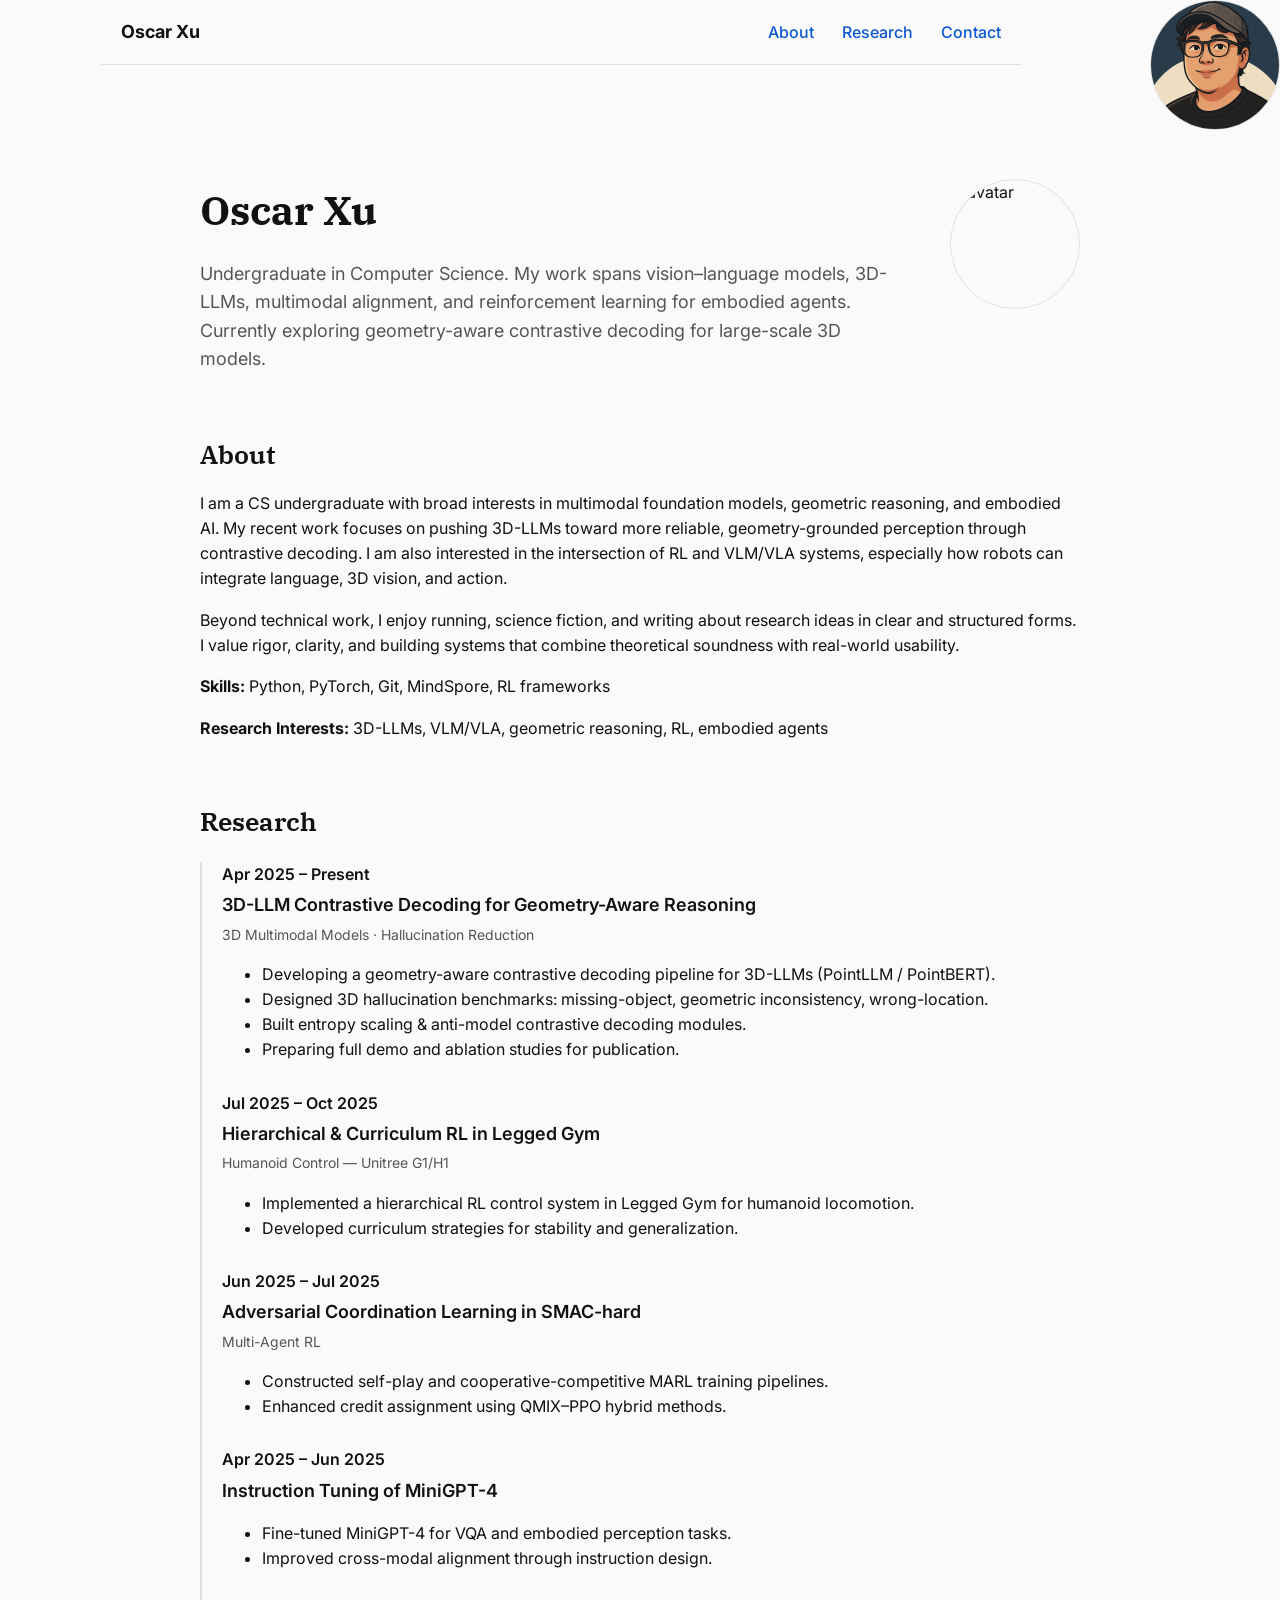
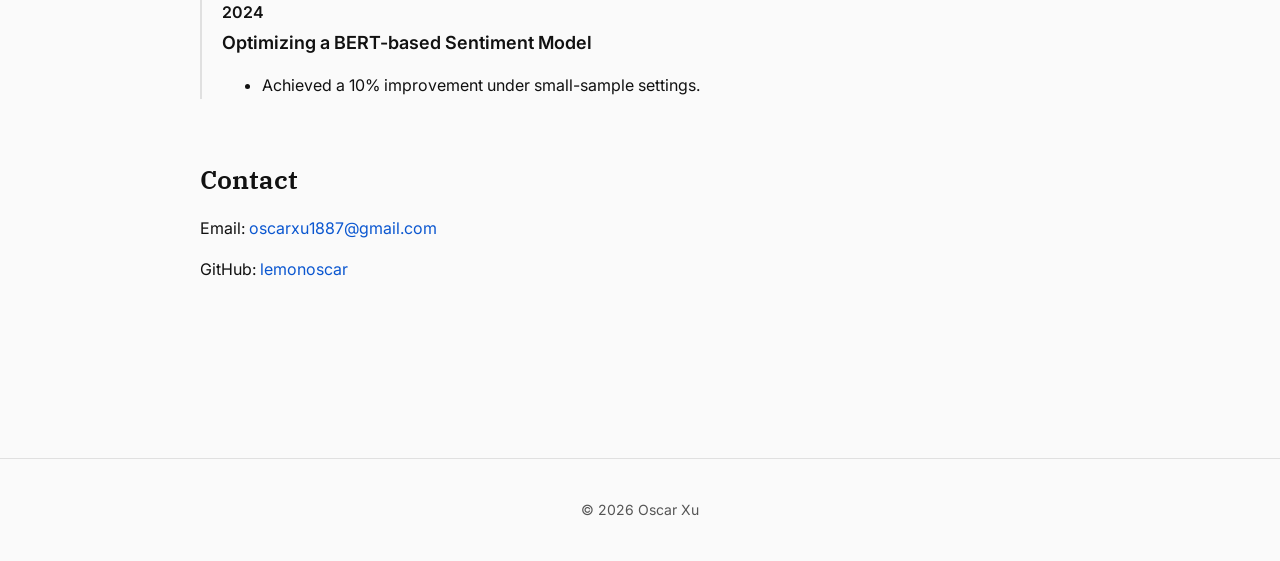
==== index.html @ 1ca31c80 "Update index.html" ====
<!DOCTYPE html>
<html lang="en" data-theme="light">
<head>
  <meta charset="UTF-8">
  <meta name="viewport" content="width=device-width, initial-scale=1.0">
  <title>Oscar Xu - Personal Website</title>
  <meta name="description" content="Oscar Xu — Undergraduate in CS focusing on LLMs, VLMs, 3D-LLM, and robot learning.">

  <!-- Favicon -->
  <img class="avatar" src="avater.png" alt="avatar">

  <!-- Fonts -->
  <link rel="preconnect" href="https://fonts.googleapis.com">
  <link rel="preconnect" href="https://fonts.gstatic.com" crossorigin>
  <link href="https://fonts.googleapis.com/css2?family=Inter:wght@300;400;500;600;700&family=IBM+Plex+Serif:wght@400;600&display=swap" rel="stylesheet">

  <style>
    :root {
      --bg: #fafafa;
      --text: #111;
      --text-dim: #555;
      --card: #ffffff;
      --border: #e0e0e0;
      --link: #0b57d0;
      --max-width: 880px;
    }
    @media (prefers-color-scheme: dark) {
      :root {
        --bg: #0d1117;
        --text: #e6edf3;
        --text-dim: #9aa4b3;
        --card: #161b22;
        --border: #30363d;
        --link: #6da5ff;
      }
    }

    body {
      margin: 0;
      background: var(--bg);
      color: var(--text);
      font-family: Inter, system-ui, sans-serif;
      line-height: 1.58;
    }

    a { color: var(--link); text-decoration: none; }
    a:hover { text-decoration: underline; }

    .container {
      max-width: var(--max-width);
      margin: 0 auto;
      padding: 40px 20px 80px;
    }

    header {
      border-bottom: 1px solid var(--border);
      padding: 18px 20px;
      margin-bottom: 40px;
      display: flex;
      align-items: center;
      justify-content: space-between;
      max-width: var(--max-width);
      margin-left: auto;
      margin-right: auto;
    }

    nav a {
      margin-left: 24px;
      font-weight: 500;
    }

    h1 {
      font-size: 40px;
      font-weight: 700;
      margin-bottom: 8px;
      font-family: "IBM Plex Serif", serif;
    }

    h2 {
      font-size: 26px;
      font-weight: 600;
      margin-top: 60px;
      margin-bottom: 12px;
      font-family: "IBM Plex Serif", serif;
    }

    p.lead {
      font-size: 18px;
      color: var(--text-dim);
      max-width: 700px;
    }

    .section { margin-top: 40px; }

    .timeline {
      border-left: 2px solid var(--border);
      padding-left: 20px;
      margin-top: 20px;
    }

    .t-item { margin-bottom: 28px; }
    .t-range { font-weight: 600; }
    .t-title { font-weight: 600; font-size: 18px; margin: 4px 0; }
    .t-sub { font-size: 14px; color: var(--text-dim); margin-bottom: 6px; }

    .avatar {
      width: 128px;
      height: 128px;
      border-radius: 50%;
      object-fit: cover;
      border: 1px solid var(--border);
      float: right;
      margin-left: 28px;
      margin-bottom: 10px;
    }

    footer {
      text-align: center;
      margin-top: 80px;
      padding: 40px 0;
      color: var(--text-dim);
      border-top: 1px solid var(--border);
      font-size: 14px;
    }
  </style>
</head>

<body>

<header>
  <div style="font-weight:700; font-size:18px;">Oscar Xu</div>
  <nav>
    <a href="#about">About</a>
    <a href="#research">Research</a>
    <a href="#contact">Contact</a>
  </nav>
</header>

<div class="container">

  <!-- Home -->
  <section id="home">
    <img class="avatar" src="https://raw.githubusercontent.com/lemonoscar/lemonoscar/main/avatar.png" alt="avatar">
    <h1>Oscar Xu</h1>

    <p class="lead">
      Undergraduate in Computer Science. My work spans vision–language models, 3D-LLMs, multimodal alignment, and reinforcement learning for embodied agents. Currently exploring geometry-aware contrastive decoding for large-scale 3D models.
    </p>
  </section>

  <!-- About -->
  <section id="about" class="section">
    <h2>About</h2>
    <p>
      I am a CS undergraduate with broad interests in multimodal foundation models, geometric reasoning, and embodied AI. 
      My recent work focuses on pushing 3D-LLMs toward more reliable, geometry-grounded perception through contrastive decoding. 
      I am also interested in the intersection of RL and VLM/VLA systems, especially how robots can integrate language, 3D vision, and action.
    </p>

    <p>
      Beyond technical work, I enjoy running, science fiction, and writing about research ideas in clear and structured forms. 
      I value rigor, clarity, and building systems that combine theoretical soundness with real-world usability.
    </p>

    <p><strong>Skills:</strong> Python, PyTorch, Git, MindSpore, RL frameworks</p>
    <p><strong>Research Interests:</strong> 3D-LLMs, VLM/VLA, geometric reasoning, RL, embodied agents</p>
  </section>

  <!-- Research -->
  <section id="research" class="section">
    <h2>Research</h2>

    <div class="timeline">

      <div class="t-item">
        <div class="t-range">Apr 2025 – Present</div>
        <div class="t-title">3D-LLM Contrastive Decoding for Geometry-Aware Reasoning</div>
        <div class="t-sub">3D Multimodal Models · Hallucination Reduction</div>
        <ul>
          <li>Developing a geometry-aware contrastive decoding pipeline for 3D-LLMs (PointLLM / PointBERT).</li>
          <li>Designed 3D hallucination benchmarks: missing-object, geometric inconsistency, wrong-location.</li>
          <li>Built entropy scaling & anti-model contrastive decoding modules.</li>
          <li>Preparing full demo and ablation studies for publication.</li>
        </ul>
      </div>

      <div class="t-item">
        <div class="t-range">Jul 2025 – Oct 2025</div>
        <div class="t-title">Hierarchical & Curriculum RL in Legged Gym</div>
        <div class="t-sub">Humanoid Control — Unitree G1/H1</div>
        <ul>
          <li>Implemented a hierarchical RL control system in Legged Gym for humanoid locomotion.</li>
          <li>Developed curriculum strategies for stability and generalization.</li>
        </ul>
      </div>

      <div class="t-item">
        <div class="t-range">Jun 2025 – Jul 2025</div>
        <div class="t-title">Adversarial Coordination Learning in SMAC-hard</div>
        <div class="t-sub">Multi-Agent RL</div>
        <ul>
          <li>Constructed self-play and cooperative-competitive MARL training pipelines.</li>
          <li>Enhanced credit assignment using QMIX–PPO hybrid methods.</li>
        </ul>
      </div>

      <div class="t-item">
        <div class="t-range">Apr 2025 – Jun 2025</div>
        <div class="t-title">Instruction Tuning of MiniGPT-4</div>
        <ul>
          <li>Fine-tuned MiniGPT-4 for VQA and embodied perception tasks.</li>
          <li>Improved cross-modal alignment through instruction design.</li>
        </ul>
      </div>

      <div class="t-item">
        <div class="t-range">2024</div>
        <div class="t-title">Optimizing a BERT-based Sentiment Model</div>
        <ul>
          <li>Achieved a 10% improvement under small-sample settings.</li>
        </ul>
      </div>

    </div>
  </section>

  <!-- Contact -->
  <section id="contact" class="section">
    <h2>Contact</h2>
    <p>Email: <a href="mailto:oscarxu1887@gmail.com">oscarxu1887@gmail.com</a></p>
    <p>GitHub: <a href="https://github.com/lemonoscar">lemonoscar</a></p>
  </section>
</div>

<footer>
  © <span id="year"></span> Oscar Xu
</footer>

<script>
  document.getElementById("year").textContent = new Date().getFullYear();
</script>

</body>
</html>
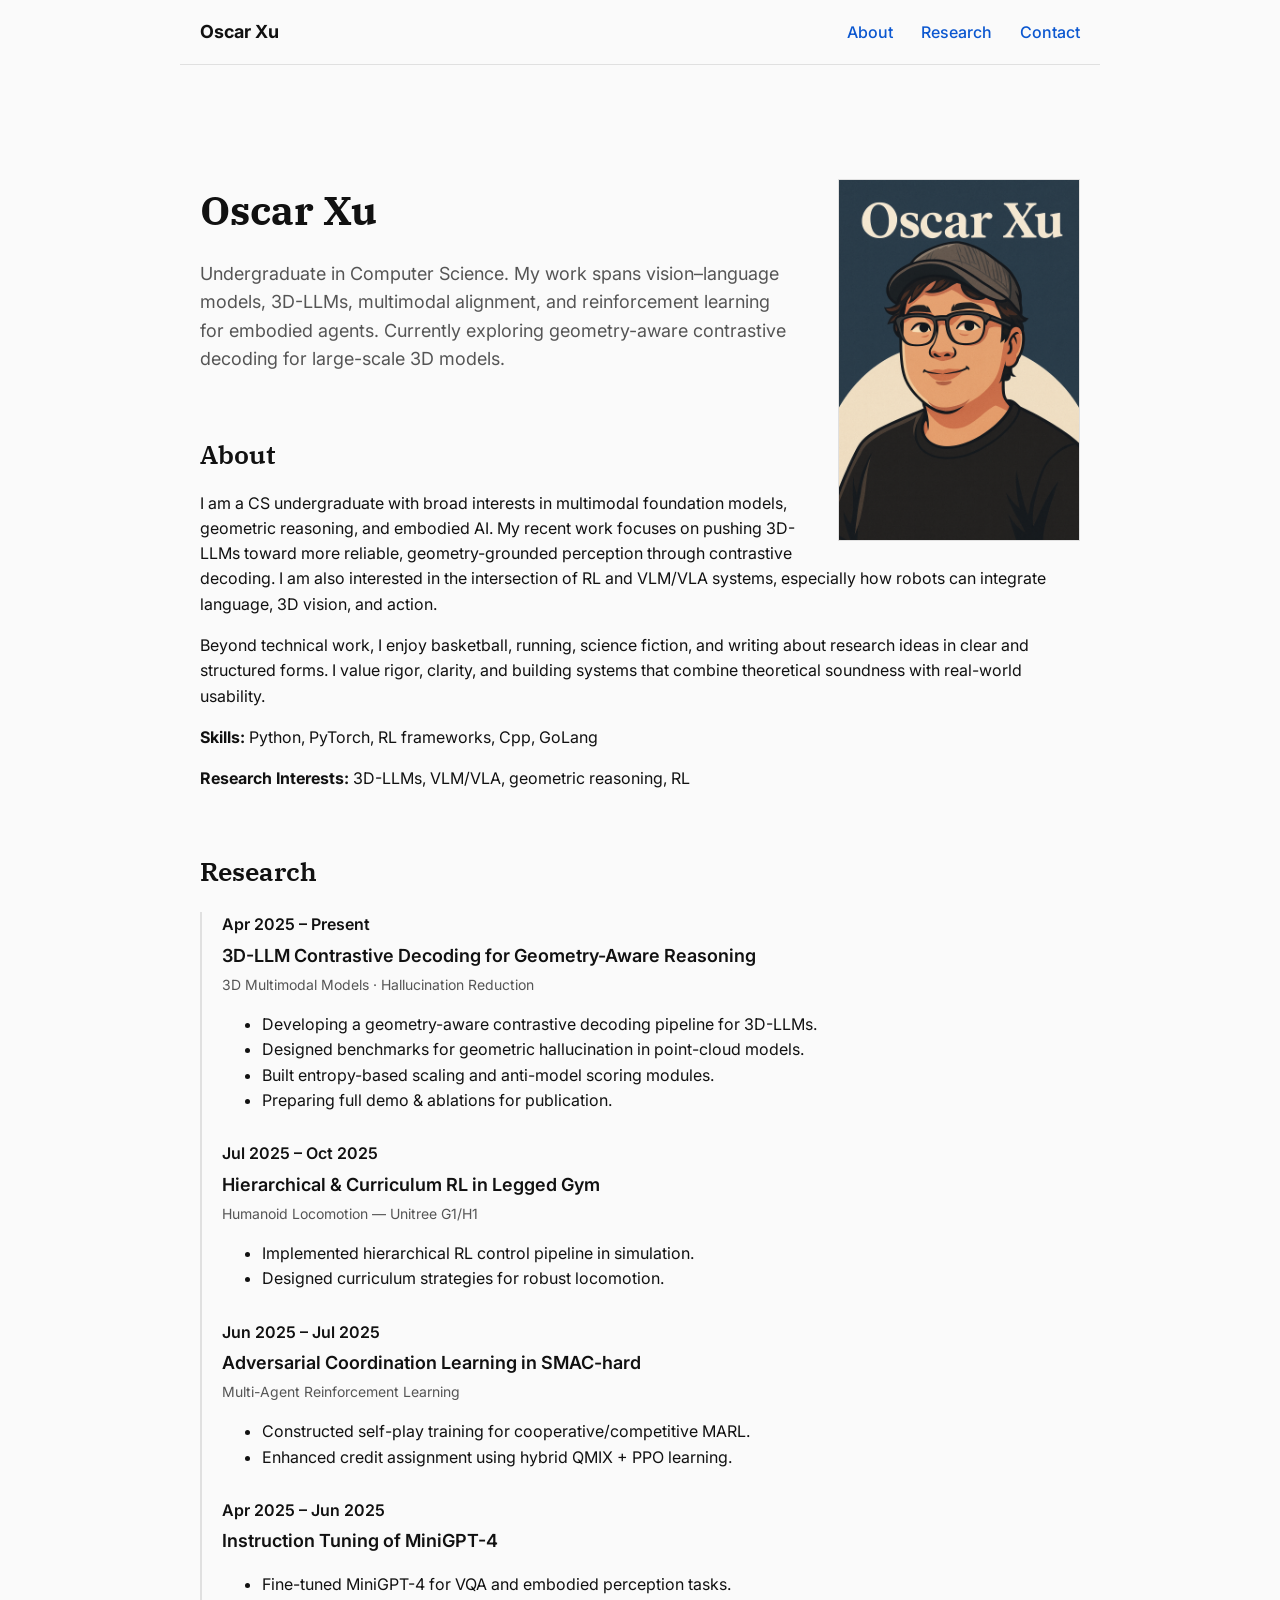
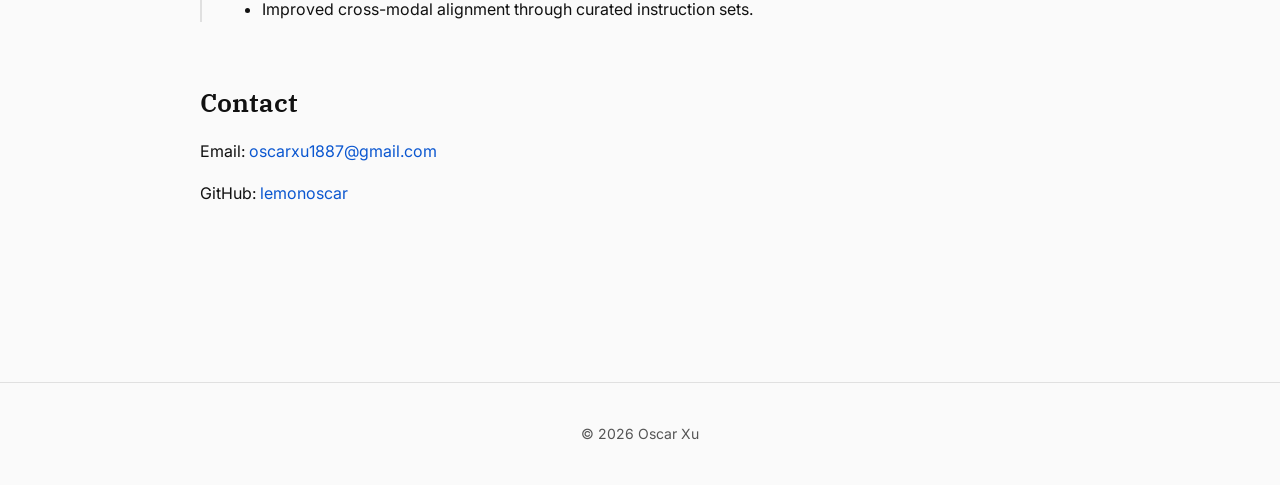
==== commit e32d441b: "Update index.html" ====
--- a/index.html
+++ b/index.html
@@ -6,9 +6,6 @@
   <title>Oscar Xu - Personal Website</title>
   <meta name="description" content="Oscar Xu — Undergraduate in CS focusing on LLMs, VLMs, 3D-LLM, and robot learning.">
 
-  <!-- Favicon -->
-  <img class="avatar" src="avater.png" alt="avatar">
-
   <!-- Fonts -->
   <link rel="preconnect" href="https://fonts.googleapis.com">
   <link rel="preconnect" href="https://fonts.gstatic.com" crossorigin>
@@ -19,17 +16,16 @@
       --bg: #fafafa;
       --text: #111;
       --text-dim: #555;
-      --card: #ffffff;
       --border: #e0e0e0;
       --link: #0b57d0;
       --max-width: 880px;
     }
+
     @media (prefers-color-scheme: dark) {
       :root {
         --bg: #0d1117;
         --text: #e6edf3;
         --text-dim: #9aa4b3;
-        --card: #161b22;
         --border: #30363d;
         --link: #6da5ff;
       }
@@ -87,10 +83,17 @@
     p.lead {
       font-size: 18px;
       color: var(--text-dim);
-      max-width: 700px;
-    }
-
-    .section { margin-top: 40px; }
+      max-width: 650px;
+    }
+
+    .avatar {
+      width: 240px;
+      height: auto;
+      float: right;
+      margin-left: 40px;
+      margin-bottom: 10px;
+      border: 1px solid var(--border);
+    }
 
     .timeline {
       border-left: 2px solid var(--border);
@@ -102,17 +105,6 @@
     .t-range { font-weight: 600; }
     .t-title { font-weight: 600; font-size: 18px; margin: 4px 0; }
     .t-sub { font-size: 14px; color: var(--text-dim); margin-bottom: 6px; }
-
-    .avatar {
-      width: 128px;
-      height: 128px;
-      border-radius: 50%;
-      object-fit: cover;
-      border: 1px solid var(--border);
-      float: right;
-      margin-left: 28px;
-      margin-bottom: 10px;
-    }
 
     footer {
       text-align: center;
@@ -140,11 +132,13 @@
 
   <!-- Home -->
   <section id="home">
-    <img class="avatar" src="https://raw.githubusercontent.com/lemonoscar/lemonoscar/main/avatar.png" alt="avatar">
+    <img class="avatar" src="avater.png" alt="avatar">
+
     <h1>Oscar Xu</h1>
-
     <p class="lead">
-      Undergraduate in Computer Science. My work spans vision–language models, 3D-LLMs, multimodal alignment, and reinforcement learning for embodied agents. Currently exploring geometry-aware contrastive decoding for large-scale 3D models.
+      Undergraduate in Computer Science. My work spans vision–language models,
+      3D-LLMs, multimodal alignment, and reinforcement learning for embodied agents.
+      Currently exploring geometry-aware contrastive decoding for large-scale 3D models.
     </p>
   </section>
 
@@ -158,12 +152,12 @@
     </p>
 
     <p>
-      Beyond technical work, I enjoy running, science fiction, and writing about research ideas in clear and structured forms. 
+      Beyond technical work, I enjoy basketball, running, science fiction, and writing about research ideas in clear and structured forms. 
       I value rigor, clarity, and building systems that combine theoretical soundness with real-world usability.
     </p>
 
-    <p><strong>Skills:</strong> Python, PyTorch, Git, MindSpore, RL frameworks</p>
-    <p><strong>Research Interests:</strong> 3D-LLMs, VLM/VLA, geometric reasoning, RL, embodied agents</p>
+    <p><strong>Skills:</strong> Python, PyTorch, RL frameworks, Cpp, GoLang</p>
+    <p><strong>Research Interests:</strong> 3D-LLMs, VLM/VLA, geometric reasoning, RL</p>
   </section>
 
   <!-- Research -->
@@ -177,30 +171,30 @@
         <div class="t-title">3D-LLM Contrastive Decoding for Geometry-Aware Reasoning</div>
         <div class="t-sub">3D Multimodal Models · Hallucination Reduction</div>
         <ul>
-          <li>Developing a geometry-aware contrastive decoding pipeline for 3D-LLMs (PointLLM / PointBERT).</li>
-          <li>Designed 3D hallucination benchmarks: missing-object, geometric inconsistency, wrong-location.</li>
-          <li>Built entropy scaling & anti-model contrastive decoding modules.</li>
-          <li>Preparing full demo and ablation studies for publication.</li>
+          <li>Developing a geometry-aware contrastive decoding pipeline for 3D-LLMs.</li>
+          <li>Designed benchmarks for geometric hallucination in point-cloud models.</li>
+          <li>Built entropy-based scaling and anti-model scoring modules.</li>
+          <li>Preparing full demo & ablations for publication.</li>
         </ul>
       </div>
 
       <div class="t-item">
         <div class="t-range">Jul 2025 – Oct 2025</div>
         <div class="t-title">Hierarchical & Curriculum RL in Legged Gym</div>
-        <div class="t-sub">Humanoid Control — Unitree G1/H1</div>
-        <ul>
-          <li>Implemented a hierarchical RL control system in Legged Gym for humanoid locomotion.</li>
-          <li>Developed curriculum strategies for stability and generalization.</li>
+        <div class="t-sub">Humanoid Locomotion — Unitree G1/H1</div>
+        <ul>
+          <li>Implemented hierarchical RL control pipeline in simulation.</li>
+          <li>Designed curriculum strategies for robust locomotion.</li>
         </ul>
       </div>
 
       <div class="t-item">
         <div class="t-range">Jun 2025 – Jul 2025</div>
         <div class="t-title">Adversarial Coordination Learning in SMAC-hard</div>
-        <div class="t-sub">Multi-Agent RL</div>
-        <ul>
-          <li>Constructed self-play and cooperative-competitive MARL training pipelines.</li>
-          <li>Enhanced credit assignment using QMIX–PPO hybrid methods.</li>
+        <div class="t-sub">Multi-Agent Reinforcement Learning</div>
+        <ul>
+          <li>Constructed self-play training for cooperative/competitive MARL.</li>
+          <li>Enhanced credit assignment using hybrid QMIX + PPO learning.</li>
         </ul>
       </div>
 
@@ -209,15 +203,7 @@
         <div class="t-title">Instruction Tuning of MiniGPT-4</div>
         <ul>
           <li>Fine-tuned MiniGPT-4 for VQA and embodied perception tasks.</li>
-          <li>Improved cross-modal alignment through instruction design.</li>
-        </ul>
-      </div>
-
-      <div class="t-item">
-        <div class="t-range">2024</div>
-        <div class="t-title">Optimizing a BERT-based Sentiment Model</div>
-        <ul>
-          <li>Achieved a 10% improvement under small-sample settings.</li>
+          <li>Improved cross-modal alignment through curated instruction sets.</li>
         </ul>
       </div>
 
@@ -230,6 +216,7 @@
     <p>Email: <a href="mailto:oscarxu1887@gmail.com">oscarxu1887@gmail.com</a></p>
     <p>GitHub: <a href="https://github.com/lemonoscar">lemonoscar</a></p>
   </section>
+
 </div>
 
 <footer>
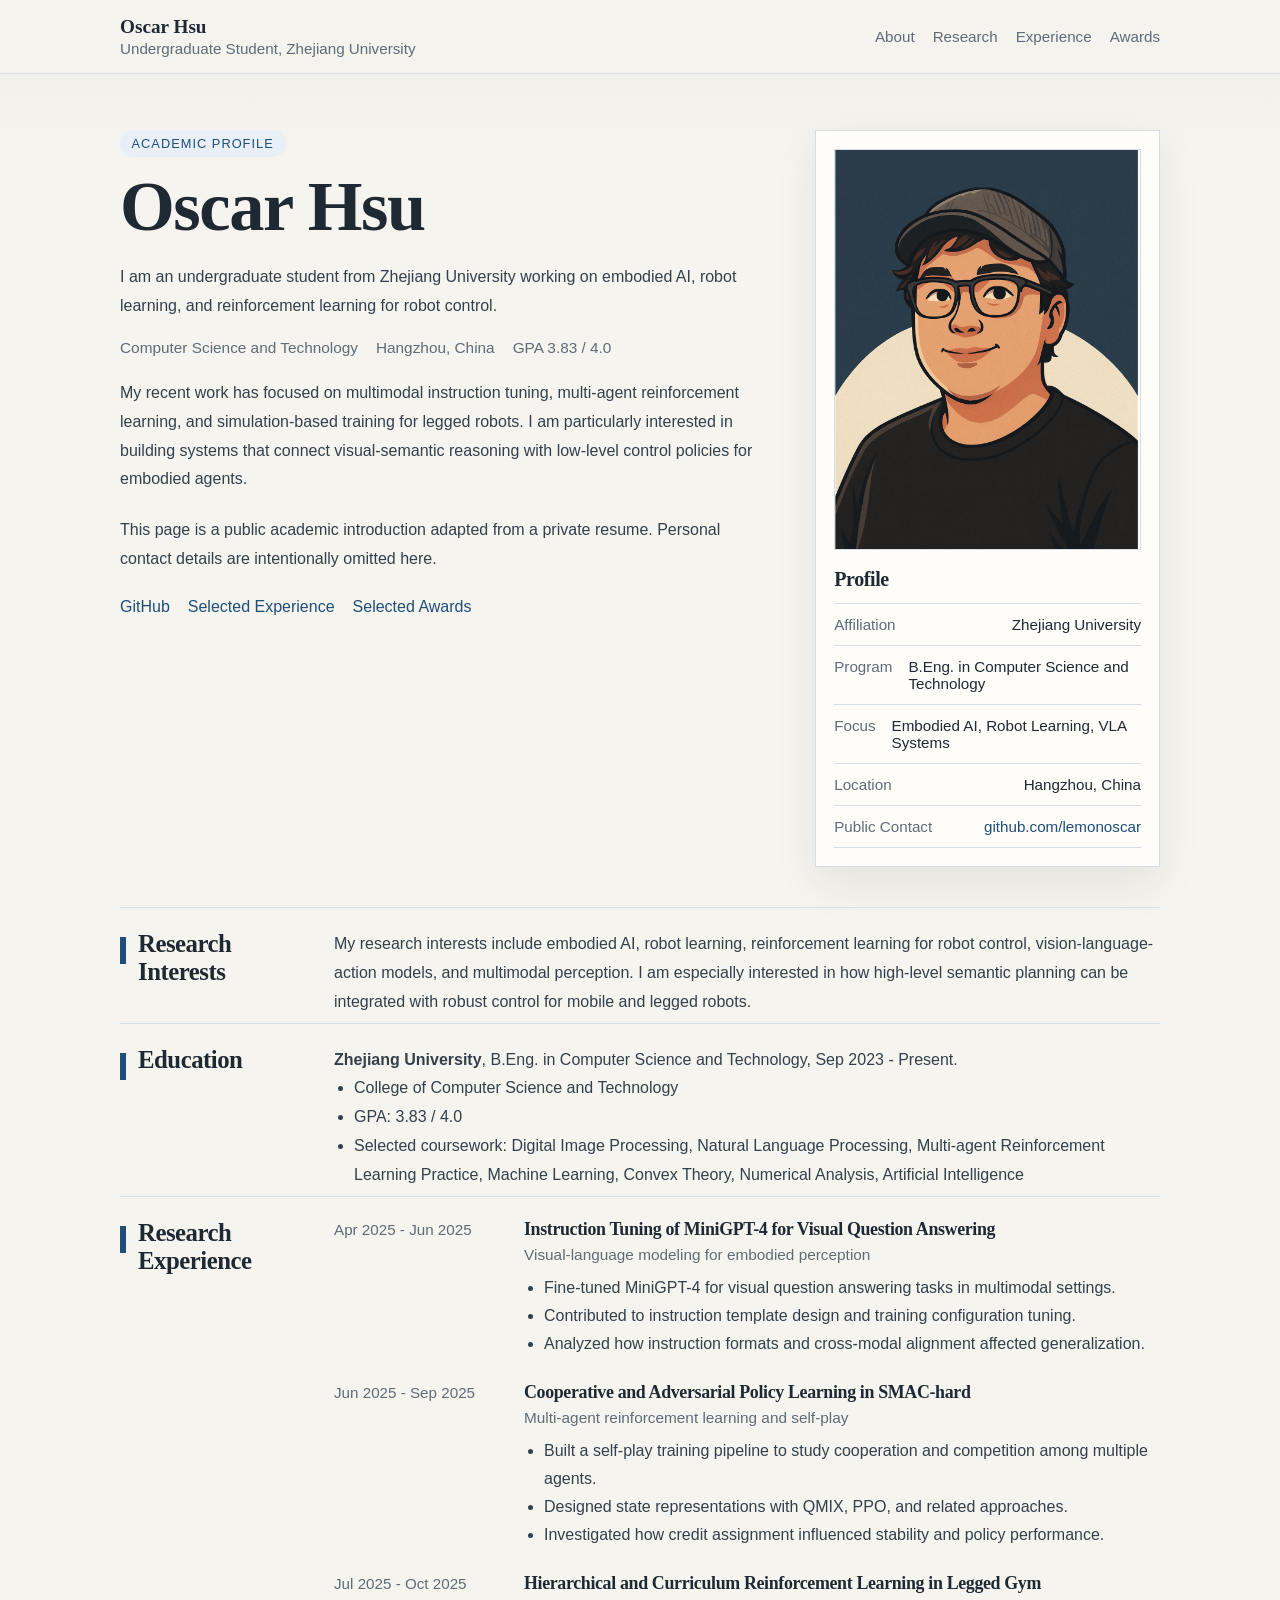
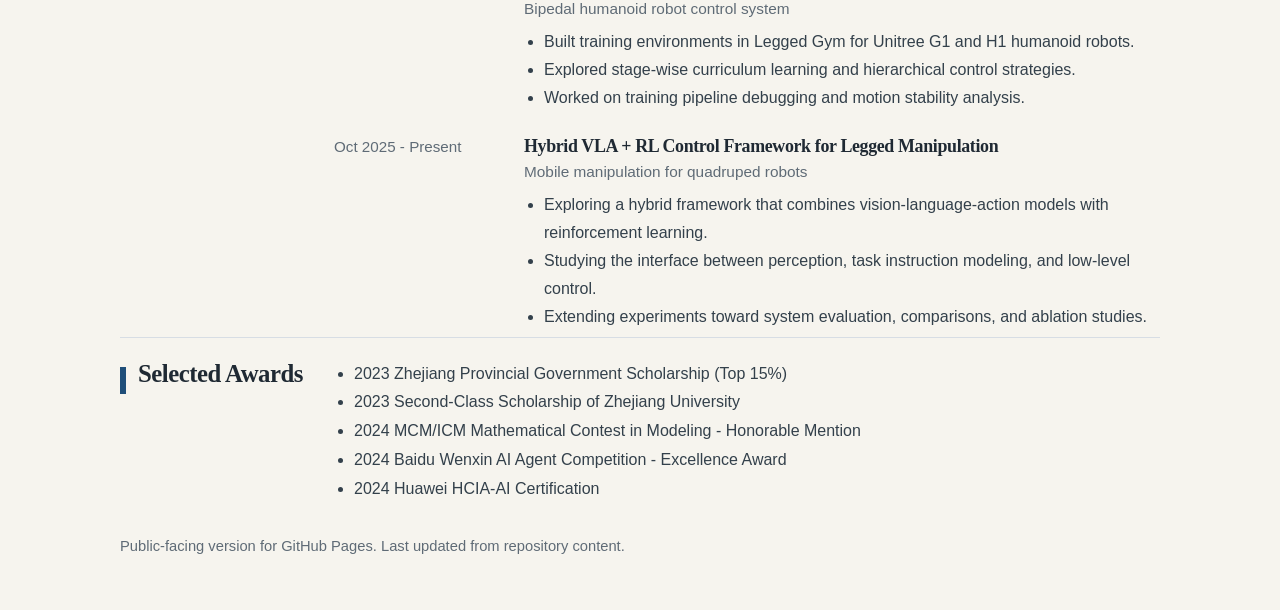
==== commit aee31a08: "Update academic profile page" ====
--- a/index.html
+++ b/index.html
@@ -1,231 +1,572 @@
 <!DOCTYPE html>
-<html lang="en" data-theme="light">
+<html lang="en">
 <head>
-  <meta charset="UTF-8">
-  <meta name="viewport" content="width=device-width, initial-scale=1.0">
-  <title>Oscar Xu - Personal Website</title>
-  <meta name="description" content="Oscar Xu — Undergraduate in CS focusing on LLMs, VLMs, 3D-LLM, and robot learning.">
-
-  <!-- Fonts -->
-  <link rel="preconnect" href="https://fonts.googleapis.com">
-  <link rel="preconnect" href="https://fonts.gstatic.com" crossorigin>
-  <link href="https://fonts.googleapis.com/css2?family=Inter:wght@300;400;500;600;700&family=IBM+Plex+Serif:wght@400;600&display=swap" rel="stylesheet">
-
-  <style>
-    :root {
-      --bg: #fafafa;
-      --text: #111;
-      --text-dim: #555;
-      --border: #e0e0e0;
-      --link: #0b57d0;
-      --max-width: 880px;
-    }
-
-    @media (prefers-color-scheme: dark) {
-      :root {
-        --bg: #0d1117;
-        --text: #e6edf3;
-        --text-dim: #9aa4b3;
-        --border: #30363d;
-        --link: #6da5ff;
-      }
-    }
-
-    body {
-      margin: 0;
-      background: var(--bg);
-      color: var(--text);
-      font-family: Inter, system-ui, sans-serif;
-      line-height: 1.58;
-    }
-
-    a { color: var(--link); text-decoration: none; }
-    a:hover { text-decoration: underline; }
-
-    .container {
-      max-width: var(--max-width);
-      margin: 0 auto;
-      padding: 40px 20px 80px;
-    }
-
-    header {
-      border-bottom: 1px solid var(--border);
-      padding: 18px 20px;
-      margin-bottom: 40px;
-      display: flex;
-      align-items: center;
-      justify-content: space-between;
-      max-width: var(--max-width);
-      margin-left: auto;
-      margin-right: auto;
-    }
-
-    nav a {
-      margin-left: 24px;
-      font-weight: 500;
-    }
-
-    h1 {
-      font-size: 40px;
-      font-weight: 700;
-      margin-bottom: 8px;
-      font-family: "IBM Plex Serif", serif;
-    }
-
-    h2 {
-      font-size: 26px;
-      font-weight: 600;
-      margin-top: 60px;
-      margin-bottom: 12px;
-      font-family: "IBM Plex Serif", serif;
-    }
-
-    p.lead {
-      font-size: 18px;
-      color: var(--text-dim);
-      max-width: 650px;
-    }
-
-    .avatar {
-      width: 240px;
-      height: auto;
-      float: right;
-      margin-left: 40px;
-      margin-bottom: 10px;
-      border: 1px solid var(--border);
-    }
-
-    .timeline {
-      border-left: 2px solid var(--border);
-      padding-left: 20px;
-      margin-top: 20px;
-    }
-
-    .t-item { margin-bottom: 28px; }
-    .t-range { font-weight: 600; }
-    .t-title { font-weight: 600; font-size: 18px; margin: 4px 0; }
-    .t-sub { font-size: 14px; color: var(--text-dim); margin-bottom: 6px; }
-
-    footer {
-      text-align: center;
-      margin-top: 80px;
-      padding: 40px 0;
-      color: var(--text-dim);
-      border-top: 1px solid var(--border);
-      font-size: 14px;
-    }
-  </style>
+    <meta charset="UTF-8">
+    <meta name="viewport" content="width=device-width, initial-scale=1.0">
+    <title>Oscar Hsu | Academic Profile</title>
+    <meta
+        name="description"
+        content="Academic profile for Oscar Hsu, an undergraduate student from Zhejiang University working on embodied AI, robot learning, and reinforcement learning."
+    >
+    <style>
+        :root {
+            --bg: #f6f4ee;
+            --surface: #fffdfa;
+            --surface-alt: #f0eee8;
+            --ink: #1f2933;
+            --muted: #5f6b76;
+            --line: #d7dde4;
+            --brand: #1f4e79;
+            --brand-soft: #e8eff6;
+            --shadow: 0 18px 40px rgba(31, 41, 51, 0.08);
+            --max-width: 1040px;
+        }
+
+        * {
+            box-sizing: border-box;
+        }
+
+        html {
+            scroll-behavior: smooth;
+        }
+
+        body {
+            margin: 0;
+            color: var(--ink);
+            font-family: "Avenir Next", "Optima", "Noto Sans", sans-serif;
+            background:
+                linear-gradient(180deg, rgba(31, 78, 121, 0.04), transparent 180px),
+                var(--bg);
+        }
+
+        a {
+            color: var(--brand);
+            text-decoration: none;
+        }
+
+        a:hover {
+            text-decoration: underline;
+        }
+
+        .site {
+            width: min(var(--max-width), calc(100% - 36px));
+            margin: 0 auto;
+        }
+
+        .topbar {
+            position: sticky;
+            top: 0;
+            z-index: 10;
+            backdrop-filter: blur(10px);
+            background: rgba(246, 244, 238, 0.92);
+            border-bottom: 1px solid rgba(215, 221, 228, 0.9);
+        }
+
+        .topbar-inner {
+            width: min(var(--max-width), calc(100% - 36px));
+            margin: 0 auto;
+            padding: 16px 0;
+            display: flex;
+            align-items: center;
+            justify-content: space-between;
+            gap: 20px;
+        }
+
+        .site-name {
+            display: flex;
+            flex-direction: column;
+            gap: 2px;
+        }
+
+        .site-name strong {
+            font-family: "Iowan Old Style", "Palatino Linotype", "Book Antiqua", Georgia, serif;
+            font-size: 1.2rem;
+            font-weight: 700;
+            color: var(--ink);
+        }
+
+        .site-name span {
+            color: var(--muted);
+            font-size: 0.95rem;
+        }
+
+        .nav {
+            display: flex;
+            flex-wrap: wrap;
+            gap: 18px;
+            font-size: 0.95rem;
+        }
+
+        .nav a {
+            color: var(--muted);
+        }
+
+        .hero {
+            display: grid;
+            grid-template-columns: minmax(0, 1.7fr) minmax(280px, 0.9fr);
+            gap: 44px;
+            padding: 56px 0 40px;
+            align-items: start;
+        }
+
+        .intro,
+        .profile-card,
+        .section {
+            animation: rise 0.75s ease both;
+        }
+
+        .profile-card {
+            animation-delay: 0.08s;
+        }
+
+        .section:nth-of-type(1) {
+            animation-delay: 0.14s;
+        }
+
+        .section:nth-of-type(2) {
+            animation-delay: 0.2s;
+        }
+
+        .section:nth-of-type(3) {
+            animation-delay: 0.26s;
+        }
+
+        .eyebrow {
+            display: inline-block;
+            margin-bottom: 14px;
+            padding: 6px 12px;
+            border-radius: 999px;
+            background: var(--brand-soft);
+            color: var(--brand);
+            font-size: 0.8rem;
+            letter-spacing: 0.08em;
+            text-transform: uppercase;
+        }
+
+        h1,
+        h2,
+        h3 {
+            font-family: "Iowan Old Style", "Palatino Linotype", "Book Antiqua", Georgia, serif;
+            font-weight: 700;
+            letter-spacing: -0.02em;
+        }
+
+        h1 {
+            margin: 0;
+            font-size: clamp(2.6rem, 6vw, 4.4rem);
+            line-height: 1;
+        }
+
+        .lead {
+            margin: 14px 0 0;
+            font-size: 1.28rem;
+            line-height: 1.45;
+            color: #31414f;
+        }
+
+        .intro-meta {
+            display: flex;
+            flex-wrap: wrap;
+            gap: 12px 18px;
+            margin: 18px 0 0;
+            color: var(--muted);
+            font-size: 0.96rem;
+        }
+
+        .intro p {
+            margin: 22px 0 0;
+            line-height: 1.8;
+            font-size: 1rem;
+            color: #33404b;
+        }
+
+        .link-row {
+            display: flex;
+            flex-wrap: wrap;
+            gap: 12px 18px;
+            margin-top: 24px;
+        }
+
+        .link-row a {
+            padding-bottom: 2px;
+            border-bottom: 1px solid transparent;
+        }
+
+        .link-row a:hover {
+            border-color: var(--brand);
+            text-decoration: none;
+        }
+
+        .profile-card {
+            padding: 18px;
+            border: 1px solid var(--line);
+            background: var(--surface);
+            box-shadow: var(--shadow);
+        }
+
+        .portrait {
+            width: 100%;
+            display: block;
+            border: 1px solid var(--line);
+            background: var(--surface-alt);
+        }
+
+        .profile-card h2 {
+            margin: 18px 0 12px;
+            font-size: 1.25rem;
+        }
+
+        .profile-list {
+            margin: 0;
+            padding: 0;
+            list-style: none;
+            border-top: 1px solid var(--line);
+        }
+
+        .profile-list li {
+            display: flex;
+            justify-content: space-between;
+            gap: 16px;
+            padding: 12px 0;
+            border-bottom: 1px solid var(--line);
+            font-size: 0.95rem;
+        }
+
+        .profile-list span:first-child {
+            color: var(--muted);
+        }
+
+        .section {
+            padding: 22px 0 6px;
+            border-top: 1px solid var(--line);
+        }
+
+        .section-header {
+            display: grid;
+            grid-template-columns: 190px minmax(0, 1fr);
+            gap: 24px;
+            align-items: start;
+        }
+
+        .section-title {
+            position: relative;
+            margin: 0;
+            padding-left: 18px;
+            font-size: 1.55rem;
+        }
+
+        .section-title::before {
+            content: "";
+            position: absolute;
+            left: 0;
+            top: 0.28em;
+            width: 6px;
+            height: 1.1em;
+            background: var(--brand);
+        }
+
+        .section-content p {
+            margin: 0;
+            line-height: 1.8;
+            color: #33404b;
+        }
+
+        .keyword-list,
+        .award-list {
+            margin: 0;
+            padding-left: 20px;
+            color: #33404b;
+            line-height: 1.8;
+        }
+
+        .timeline {
+            display: grid;
+            gap: 24px;
+        }
+
+        .timeline-entry {
+            display: grid;
+            grid-template-columns: 170px minmax(0, 1fr);
+            gap: 20px;
+        }
+
+        .timeline-date {
+            color: var(--muted);
+            font-size: 0.95rem;
+            padding-top: 2px;
+        }
+
+        .timeline-body h3 {
+            margin: 0;
+            font-size: 1.12rem;
+        }
+
+        .timeline-body .context {
+            margin: 6px 0 10px;
+            color: var(--muted);
+            font-size: 0.96rem;
+        }
+
+        .timeline-body ul {
+            margin: 0;
+            padding-left: 20px;
+            color: #33404b;
+            line-height: 1.75;
+        }
+
+        .footer {
+            padding: 28px 0 56px;
+            color: var(--muted);
+            font-size: 0.92rem;
+        }
+
+        @keyframes rise {
+            from {
+                opacity: 0;
+                transform: translateY(18px);
+            }
+            to {
+                opacity: 1;
+                transform: translateY(0);
+            }
+        }
+
+        @media (max-width: 860px) {
+            .hero,
+            .section-header,
+            .timeline-entry {
+                grid-template-columns: 1fr;
+            }
+
+            .topbar-inner {
+                align-items: flex-start;
+                flex-direction: column;
+            }
+
+            .nav {
+                gap: 12px 16px;
+            }
+
+            .section {
+                padding-top: 28px;
+            }
+        }
+
+        @media (max-width: 560px) {
+            .site,
+            .topbar-inner {
+                width: min(var(--max-width), calc(100% - 24px));
+            }
+
+            .hero {
+                gap: 28px;
+                padding-top: 34px;
+            }
+
+            .profile-card {
+                padding: 14px;
+            }
+
+            .profile-list li {
+                flex-direction: column;
+                gap: 4px;
+            }
+        }
+    </style>
 </head>
-
 <body>
-
-<header>
-  <div style="font-weight:700; font-size:18px;">Oscar Xu</div>
-  <nav>
-    <a href="#about">About</a>
-    <a href="#research">Research</a>
-    <a href="#contact">Contact</a>
-  </nav>
-</header>
-
-<div class="container">
-
-  <!-- Home -->
-  <section id="home">
-    <img class="avatar" src="avater.png" alt="avatar">
-
-    <h1>Oscar Xu</h1>
-    <p class="lead">
-      Undergraduate in Computer Science. My work spans vision–language models,
-      3D-LLMs, multimodal alignment, and reinforcement learning for embodied agents.
-      Currently exploring geometry-aware contrastive decoding for large-scale 3D models.
-    </p>
-  </section>
-
-  <!-- About -->
-  <section id="about" class="section">
-    <h2>About</h2>
-    <p>
-      I am a CS undergraduate with broad interests in multimodal foundation models, geometric reasoning, and embodied AI. 
-      My recent work focuses on pushing 3D-LLMs toward more reliable, geometry-grounded perception through contrastive decoding. 
-      I am also interested in the intersection of RL and VLM/VLA systems, especially how robots can integrate language, 3D vision, and action.
-    </p>
-
-    <p>
-      Beyond technical work, I enjoy basketball, running, science fiction, and writing about research ideas in clear and structured forms. 
-      I value rigor, clarity, and building systems that combine theoretical soundness with real-world usability.
-    </p>
-
-    <p><strong>Skills:</strong> Python, PyTorch, RL frameworks, Cpp, GoLang</p>
-    <p><strong>Research Interests:</strong> 3D-LLMs, VLM/VLA, geometric reasoning, RL</p>
-  </section>
-
-  <!-- Research -->
-  <section id="research" class="section">
-    <h2>Research</h2>
-
-    <div class="timeline">
-
-      <div class="t-item">
-        <div class="t-range">Apr 2025 – Present</div>
-        <div class="t-title">3D-LLM Contrastive Decoding for Geometry-Aware Reasoning</div>
-        <div class="t-sub">3D Multimodal Models · Hallucination Reduction</div>
-        <ul>
-          <li>Developing a geometry-aware contrastive decoding pipeline for 3D-LLMs.</li>
-          <li>Designed benchmarks for geometric hallucination in point-cloud models.</li>
-          <li>Built entropy-based scaling and anti-model scoring modules.</li>
-          <li>Preparing full demo & ablations for publication.</li>
-        </ul>
-      </div>
-
-      <div class="t-item">
-        <div class="t-range">Jul 2025 – Oct 2025</div>
-        <div class="t-title">Hierarchical & Curriculum RL in Legged Gym</div>
-        <div class="t-sub">Humanoid Locomotion — Unitree G1/H1</div>
-        <ul>
-          <li>Implemented hierarchical RL control pipeline in simulation.</li>
-          <li>Designed curriculum strategies for robust locomotion.</li>
-        </ul>
-      </div>
-
-      <div class="t-item">
-        <div class="t-range">Jun 2025 – Jul 2025</div>
-        <div class="t-title">Adversarial Coordination Learning in SMAC-hard</div>
-        <div class="t-sub">Multi-Agent Reinforcement Learning</div>
-        <ul>
-          <li>Constructed self-play training for cooperative/competitive MARL.</li>
-          <li>Enhanced credit assignment using hybrid QMIX + PPO learning.</li>
-        </ul>
-      </div>
-
-      <div class="t-item">
-        <div class="t-range">Apr 2025 – Jun 2025</div>
-        <div class="t-title">Instruction Tuning of MiniGPT-4</div>
-        <ul>
-          <li>Fine-tuned MiniGPT-4 for VQA and embodied perception tasks.</li>
-          <li>Improved cross-modal alignment through curated instruction sets.</li>
-        </ul>
-      </div>
-
-    </div>
-  </section>
-
-  <!-- Contact -->
-  <section id="contact" class="section">
-    <h2>Contact</h2>
-    <p>Email: <a href="mailto:oscarxu1887@gmail.com">oscarxu1887@gmail.com</a></p>
-    <p>GitHub: <a href="https://github.com/lemonoscar">lemonoscar</a></p>
-  </section>
-
-</div>
-
-<footer>
-  © <span id="year"></span> Oscar Xu
-</footer>
-
-<script>
-  document.getElementById("year").textContent = new Date().getFullYear();
-</script>
-
+    <header class="topbar">
+        <div class="topbar-inner">
+            <div class="site-name">
+                <strong>Oscar Hsu</strong>
+                <span>Undergraduate Student, Zhejiang University</span>
+            </div>
+            <nav class="nav" aria-label="Primary">
+                <a href="#about">About</a>
+                <a href="#interests">Research</a>
+                <a href="#experience">Experience</a>
+                <a href="#awards">Awards</a>
+            </nav>
+        </div>
+    </header>
+
+    <main class="site">
+        <section class="hero" id="about">
+            <div class="intro">
+                <span class="eyebrow">Academic Profile</span>
+                <h1>Oscar Hsu</h1>
+                <p class="lead">
+                    I am an undergraduate student from Zhejiang University working on embodied AI,
+                    robot learning, and reinforcement learning for robot control.
+                </p>
+                <div class="intro-meta">
+                    <span>Computer Science and Technology</span>
+                    <span>Hangzhou, China</span>
+                    <span>GPA 3.83 / 4.0</span>
+                </div>
+                <p>
+                    My recent work has focused on multimodal instruction tuning, multi-agent
+                    reinforcement learning, and simulation-based training for legged robots. I am
+                    particularly interested in building systems that connect visual-semantic
+                    reasoning with low-level control policies for embodied agents.
+                </p>
+                <p>
+                    This page is a public academic introduction adapted from a private resume.
+                    Personal contact details are intentionally omitted here.
+                </p>
+                <div class="link-row">
+                    <a href="https://github.com/lemonoscar" target="_blank" rel="noreferrer">GitHub</a>
+                    <a href="#experience">Selected Experience</a>
+                    <a href="#awards">Selected Awards</a>
+                </div>
+            </div>
+
+            <aside class="profile-card">
+                <img
+                    class="portrait"
+                    src="avater.png"
+                    alt="Portrait of Oscar Hsu"
+                >
+                <h2>Profile</h2>
+                <ul class="profile-list">
+                    <li>
+                        <span>Affiliation</span>
+                        <span>Zhejiang University</span>
+                    </li>
+                    <li>
+                        <span>Program</span>
+                        <span>B.Eng. in Computer Science and Technology</span>
+                    </li>
+                    <li>
+                        <span>Focus</span>
+                        <span>Embodied AI, Robot Learning, VLA Systems</span>
+                    </li>
+                    <li>
+                        <span>Location</span>
+                        <span>Hangzhou, China</span>
+                    </li>
+                    <li>
+                        <span>Public Contact</span>
+                        <span><a href="https://github.com/lemonoscar" target="_blank" rel="noreferrer">github.com/lemonoscar</a></span>
+                    </li>
+                </ul>
+            </aside>
+        </section>
+
+        <section class="section" id="interests">
+            <div class="section-header">
+                <h2 class="section-title">Research Interests</h2>
+                <div class="section-content">
+                    <p>
+                        My research interests include embodied AI, robot learning, reinforcement
+                        learning for robot control, vision-language-action models, and multimodal
+                        perception. I am especially interested in how high-level semantic planning
+                        can be integrated with robust control for mobile and legged robots.
+                    </p>
+                </div>
+            </div>
+        </section>
+
+        <section class="section">
+            <div class="section-header">
+                <h2 class="section-title">Education</h2>
+                <div class="section-content">
+                    <p>
+                        <strong>Zhejiang University</strong>, B.Eng. in Computer Science and
+                        Technology, Sep 2023 - Present.
+                    </p>
+                    <ul class="keyword-list">
+                        <li>College of Computer Science and Technology</li>
+                        <li>GPA: 3.83 / 4.0</li>
+                        <li>
+                            Selected coursework: Digital Image Processing, Natural Language
+                            Processing, Multi-agent Reinforcement Learning Practice, Machine
+                            Learning, Convex Theory, Numerical Analysis, Artificial Intelligence
+                        </li>
+                    </ul>
+                </div>
+            </div>
+        </section>
+
+        <section class="section" id="experience">
+            <div class="section-header">
+                <h2 class="section-title">Research Experience</h2>
+                <div class="section-content">
+                    <div class="timeline">
+                        <article class="timeline-entry">
+                            <div class="timeline-date">Apr 2025 - Jun 2025</div>
+                            <div class="timeline-body">
+                                <h3>Instruction Tuning of MiniGPT-4 for Visual Question Answering</h3>
+                                <div class="context">Visual-language modeling for embodied perception</div>
+                                <ul>
+                                    <li>Fine-tuned MiniGPT-4 for visual question answering tasks in multimodal settings.</li>
+                                    <li>Contributed to instruction template design and training configuration tuning.</li>
+                                    <li>Analyzed how instruction formats and cross-modal alignment affected generalization.</li>
+                                </ul>
+                            </div>
+                        </article>
+
+                        <article class="timeline-entry">
+                            <div class="timeline-date">Jun 2025 - Sep 2025</div>
+                            <div class="timeline-body">
+                                <h3>Cooperative and Adversarial Policy Learning in SMAC-hard</h3>
+                                <div class="context">Multi-agent reinforcement learning and self-play</div>
+                                <ul>
+                                    <li>Built a self-play training pipeline to study cooperation and competition among multiple agents.</li>
+                                    <li>Designed state representations with QMIX, PPO, and related approaches.</li>
+                                    <li>Investigated how credit assignment influenced stability and policy performance.</li>
+                                </ul>
+                            </div>
+                        </article>
+
+                        <article class="timeline-entry">
+                            <div class="timeline-date">Jul 2025 - Oct 2025</div>
+                            <div class="timeline-body">
+                                <h3>Hierarchical and Curriculum Reinforcement Learning in Legged Gym</h3>
+                                <div class="context">Bipedal humanoid robot control system</div>
+                                <ul>
+                                    <li>Built training environments in Legged Gym for Unitree G1 and H1 humanoid robots.</li>
+                                    <li>Explored stage-wise curriculum learning and hierarchical control strategies.</li>
+                                    <li>Worked on training pipeline debugging and motion stability analysis.</li>
+                                </ul>
+                            </div>
+                        </article>
+
+                        <article class="timeline-entry">
+                            <div class="timeline-date">Oct 2025 - Present</div>
+                            <div class="timeline-body">
+                                <h3>Hybrid VLA + RL Control Framework for Legged Manipulation</h3>
+                                <div class="context">Mobile manipulation for quadruped robots</div>
+                                <ul>
+                                    <li>Exploring a hybrid framework that combines vision-language-action models with reinforcement learning.</li>
+                                    <li>Studying the interface between perception, task instruction modeling, and low-level control.</li>
+                                    <li>Extending experiments toward system evaluation, comparisons, and ablation studies.</li>
+                                </ul>
+                            </div>
+                        </article>
+                    </div>
+                </div>
+            </div>
+        </section>
+
+        <section class="section" id="awards">
+            <div class="section-header">
+                <h2 class="section-title">Selected Awards</h2>
+                <div class="section-content">
+                    <ul class="award-list">
+                        <li>2023 Zhejiang Provincial Government Scholarship (Top 15%)</li>
+                        <li>2023 Second-Class Scholarship of Zhejiang University</li>
+                        <li>2024 MCM/ICM Mathematical Contest in Modeling - Honorable Mention</li>
+                        <li>2024 Baidu Wenxin AI Agent Competition - Excellence Award</li>
+                        <li>2024 Huawei HCIA-AI Certification</li>
+                    </ul>
+                </div>
+            </div>
+        </section>
+    </main>
+
+    <footer class="site footer">
+        Public-facing version for GitHub Pages. Last updated from repository content.
+    </footer>
 </body>
 </html>
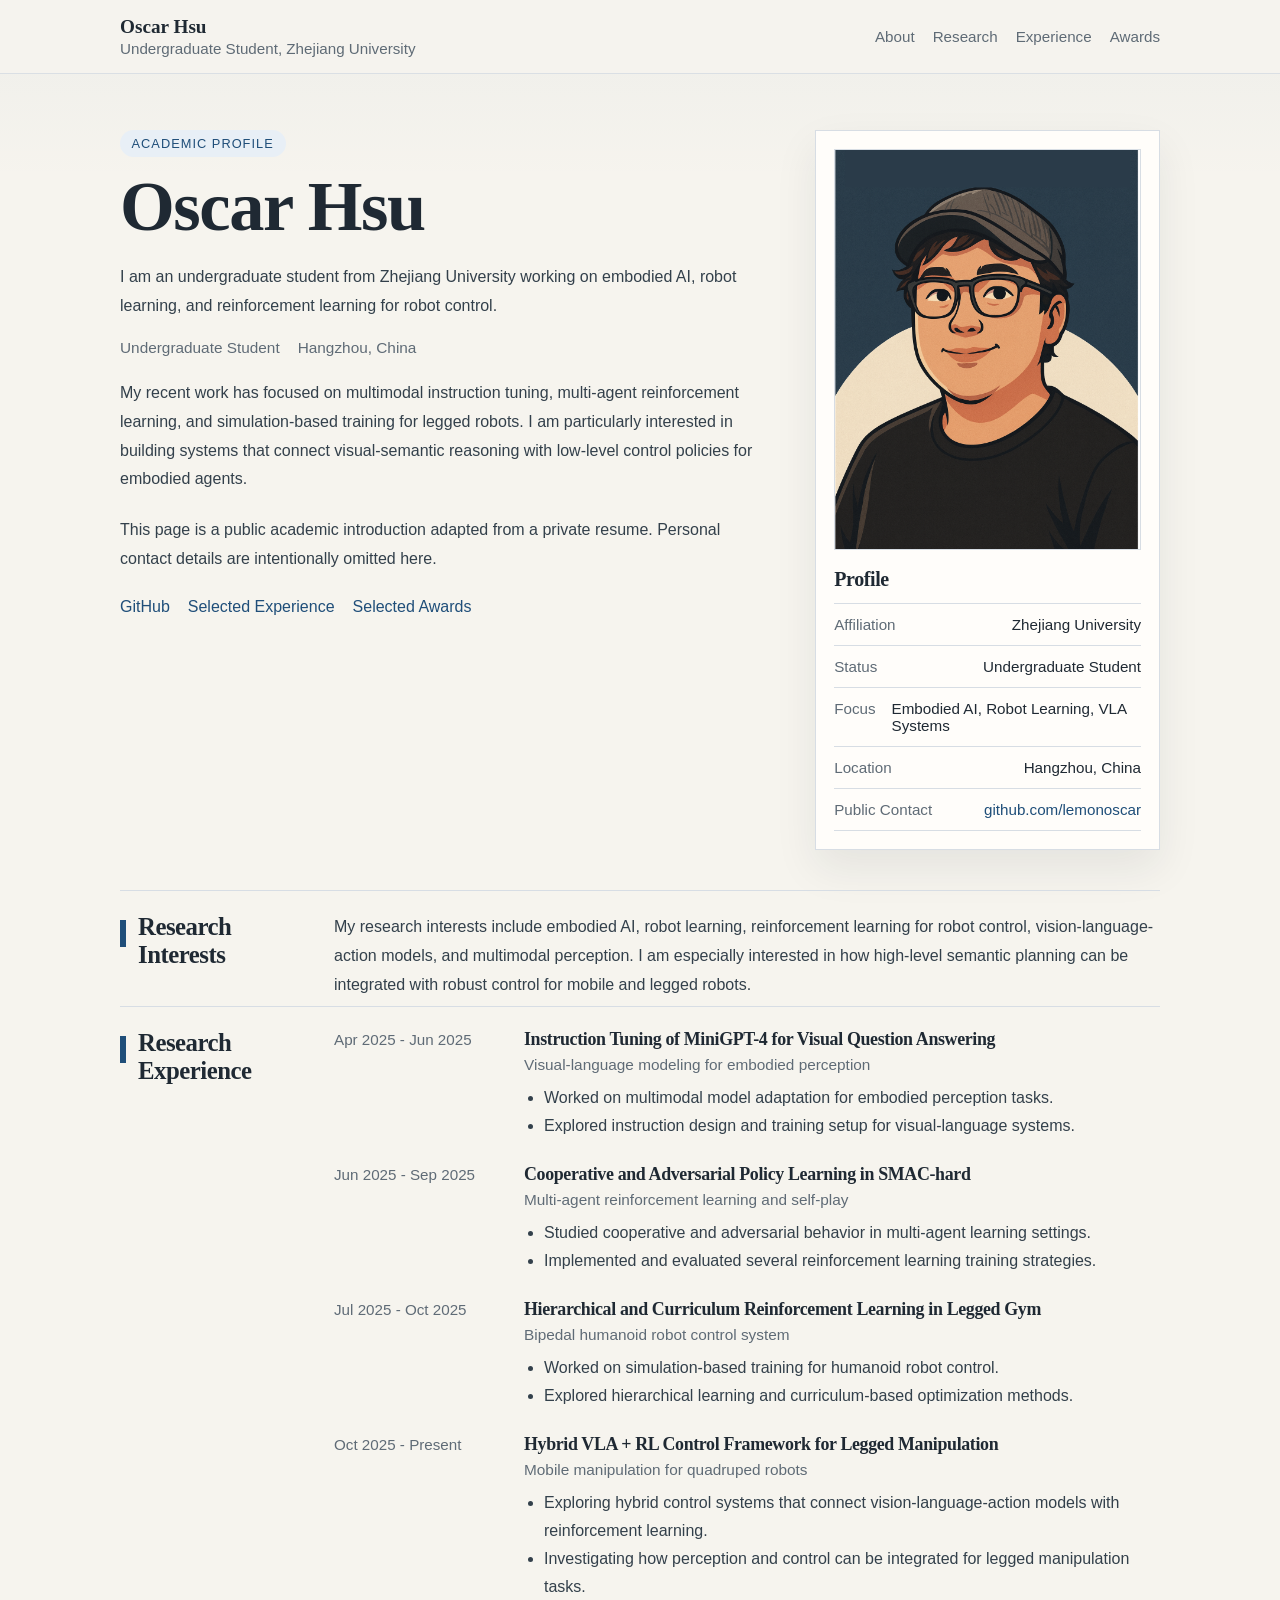
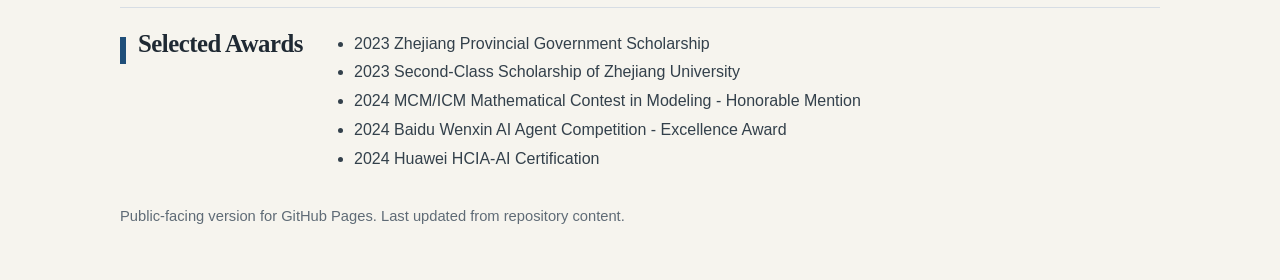
==== commit 0ba22c1f: "Refine public academic profile" ====
--- a/index.html
+++ b/index.html
@@ -400,9 +400,8 @@
                     robot learning, and reinforcement learning for robot control.
                 </p>
                 <div class="intro-meta">
-                    <span>Computer Science and Technology</span>
+                    <span>Undergraduate Student</span>
                     <span>Hangzhou, China</span>
-                    <span>GPA 3.83 / 4.0</span>
                 </div>
                 <p>
                     My recent work has focused on multimodal instruction tuning, multi-agent
@@ -434,8 +433,8 @@
                         <span>Zhejiang University</span>
                     </li>
                     <li>
-                        <span>Program</span>
-                        <span>B.Eng. in Computer Science and Technology</span>
+                        <span>Status</span>
+                        <span>Undergraduate Student</span>
                     </li>
                     <li>
                         <span>Focus</span>
@@ -467,27 +466,6 @@
             </div>
         </section>
 
-        <section class="section">
-            <div class="section-header">
-                <h2 class="section-title">Education</h2>
-                <div class="section-content">
-                    <p>
-                        <strong>Zhejiang University</strong>, B.Eng. in Computer Science and
-                        Technology, Sep 2023 - Present.
-                    </p>
-                    <ul class="keyword-list">
-                        <li>College of Computer Science and Technology</li>
-                        <li>GPA: 3.83 / 4.0</li>
-                        <li>
-                            Selected coursework: Digital Image Processing, Natural Language
-                            Processing, Multi-agent Reinforcement Learning Practice, Machine
-                            Learning, Convex Theory, Numerical Analysis, Artificial Intelligence
-                        </li>
-                    </ul>
-                </div>
-            </div>
-        </section>
-
         <section class="section" id="experience">
             <div class="section-header">
                 <h2 class="section-title">Research Experience</h2>
@@ -499,9 +477,8 @@
                                 <h3>Instruction Tuning of MiniGPT-4 for Visual Question Answering</h3>
                                 <div class="context">Visual-language modeling for embodied perception</div>
                                 <ul>
-                                    <li>Fine-tuned MiniGPT-4 for visual question answering tasks in multimodal settings.</li>
-                                    <li>Contributed to instruction template design and training configuration tuning.</li>
-                                    <li>Analyzed how instruction formats and cross-modal alignment affected generalization.</li>
+                                    <li>Worked on multimodal model adaptation for embodied perception tasks.</li>
+                                    <li>Explored instruction design and training setup for visual-language systems.</li>
                                 </ul>
                             </div>
                         </article>
@@ -512,9 +489,8 @@
                                 <h3>Cooperative and Adversarial Policy Learning in SMAC-hard</h3>
                                 <div class="context">Multi-agent reinforcement learning and self-play</div>
                                 <ul>
-                                    <li>Built a self-play training pipeline to study cooperation and competition among multiple agents.</li>
-                                    <li>Designed state representations with QMIX, PPO, and related approaches.</li>
-                                    <li>Investigated how credit assignment influenced stability and policy performance.</li>
+                                    <li>Studied cooperative and adversarial behavior in multi-agent learning settings.</li>
+                                    <li>Implemented and evaluated several reinforcement learning training strategies.</li>
                                 </ul>
                             </div>
                         </article>
@@ -525,9 +501,8 @@
                                 <h3>Hierarchical and Curriculum Reinforcement Learning in Legged Gym</h3>
                                 <div class="context">Bipedal humanoid robot control system</div>
                                 <ul>
-                                    <li>Built training environments in Legged Gym for Unitree G1 and H1 humanoid robots.</li>
-                                    <li>Explored stage-wise curriculum learning and hierarchical control strategies.</li>
-                                    <li>Worked on training pipeline debugging and motion stability analysis.</li>
+                                    <li>Worked on simulation-based training for humanoid robot control.</li>
+                                    <li>Explored hierarchical learning and curriculum-based optimization methods.</li>
                                 </ul>
                             </div>
                         </article>
@@ -538,9 +513,8 @@
                                 <h3>Hybrid VLA + RL Control Framework for Legged Manipulation</h3>
                                 <div class="context">Mobile manipulation for quadruped robots</div>
                                 <ul>
-                                    <li>Exploring a hybrid framework that combines vision-language-action models with reinforcement learning.</li>
-                                    <li>Studying the interface between perception, task instruction modeling, and low-level control.</li>
-                                    <li>Extending experiments toward system evaluation, comparisons, and ablation studies.</li>
+                                    <li>Exploring hybrid control systems that connect vision-language-action models with reinforcement learning.</li>
+                                    <li>Investigating how perception and control can be integrated for legged manipulation tasks.</li>
                                 </ul>
                             </div>
                         </article>
@@ -554,7 +528,7 @@
                 <h2 class="section-title">Selected Awards</h2>
                 <div class="section-content">
                     <ul class="award-list">
-                        <li>2023 Zhejiang Provincial Government Scholarship (Top 15%)</li>
+                        <li>2023 Zhejiang Provincial Government Scholarship</li>
                         <li>2023 Second-Class Scholarship of Zhejiang University</li>
                         <li>2024 MCM/ICM Mathematical Contest in Modeling - Honorable Mention</li>
                         <li>2024 Baidu Wenxin AI Agent Competition - Excellence Award</li>
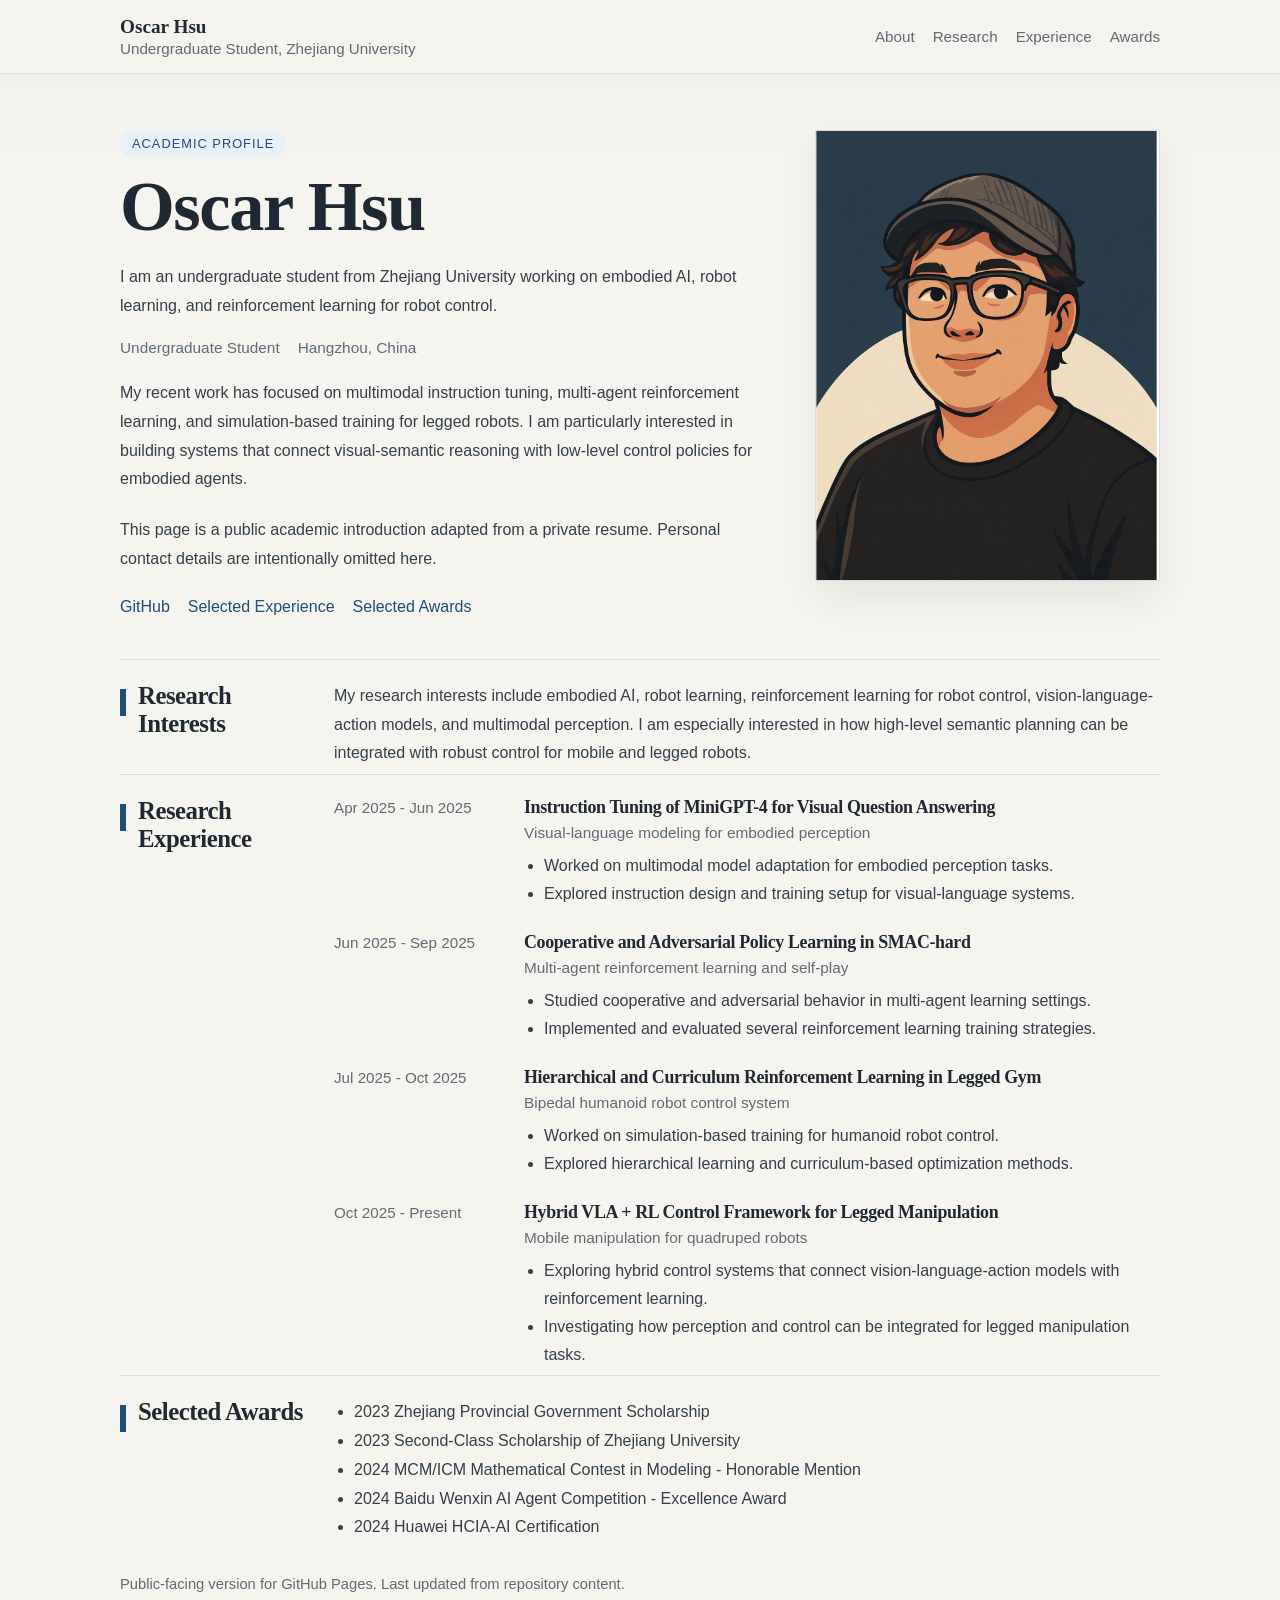
==== commit 0291bc1d: "Simplify profile photo layout" ====
--- a/index.html
+++ b/index.html
@@ -198,10 +198,10 @@
         }
 
         .profile-card {
-            padding: 18px;
-            border: 1px solid var(--line);
-            background: var(--surface);
-            box-shadow: var(--shadow);
+            padding: 0;
+            border: 0;
+            background: transparent;
+            box-shadow: none;
         }
 
         .portrait {
@@ -209,31 +209,7 @@
             display: block;
             border: 1px solid var(--line);
             background: var(--surface-alt);
-        }
-
-        .profile-card h2 {
-            margin: 18px 0 12px;
-            font-size: 1.25rem;
-        }
-
-        .profile-list {
-            margin: 0;
-            padding: 0;
-            list-style: none;
-            border-top: 1px solid var(--line);
-        }
-
-        .profile-list li {
-            display: flex;
-            justify-content: space-between;
-            gap: 16px;
-            padding: 12px 0;
-            border-bottom: 1px solid var(--line);
-            font-size: 0.95rem;
-        }
-
-        .profile-list span:first-child {
-            color: var(--muted);
+            box-shadow: var(--shadow);
         }
 
         .section {
@@ -426,29 +402,6 @@
                     src="avater.png"
                     alt="Portrait of Oscar Hsu"
                 >
-                <h2>Profile</h2>
-                <ul class="profile-list">
-                    <li>
-                        <span>Affiliation</span>
-                        <span>Zhejiang University</span>
-                    </li>
-                    <li>
-                        <span>Status</span>
-                        <span>Undergraduate Student</span>
-                    </li>
-                    <li>
-                        <span>Focus</span>
-                        <span>Embodied AI, Robot Learning, VLA Systems</span>
-                    </li>
-                    <li>
-                        <span>Location</span>
-                        <span>Hangzhou, China</span>
-                    </li>
-                    <li>
-                        <span>Public Contact</span>
-                        <span><a href="https://github.com/lemonoscar" target="_blank" rel="noreferrer">github.com/lemonoscar</a></span>
-                    </li>
-                </ul>
             </aside>
         </section>
 
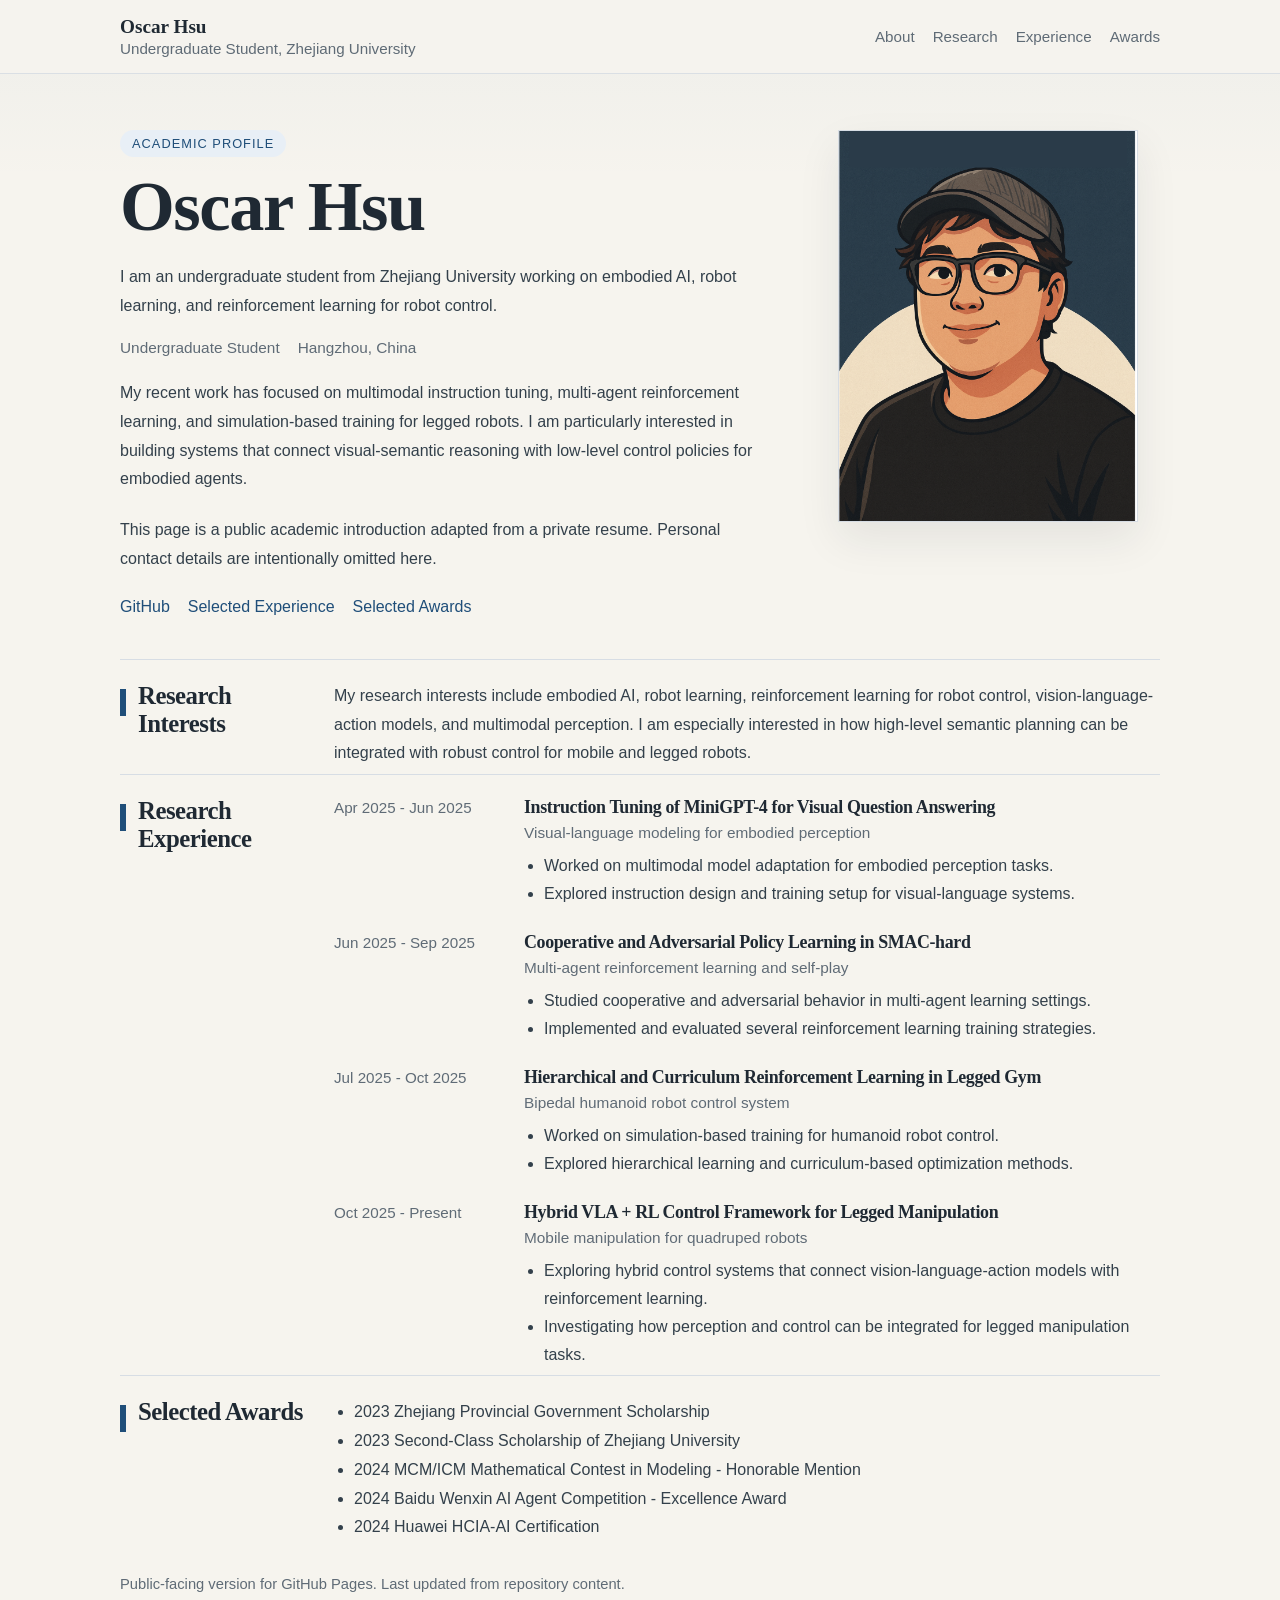
==== commit 5390269f: "Adjust portrait sizing" ====
--- a/index.html
+++ b/index.html
@@ -198,6 +198,8 @@
         }
 
         .profile-card {
+            width: min(100%, 300px);
+            margin: 0 auto;
             padding: 0;
             border: 0;
             background: transparent;
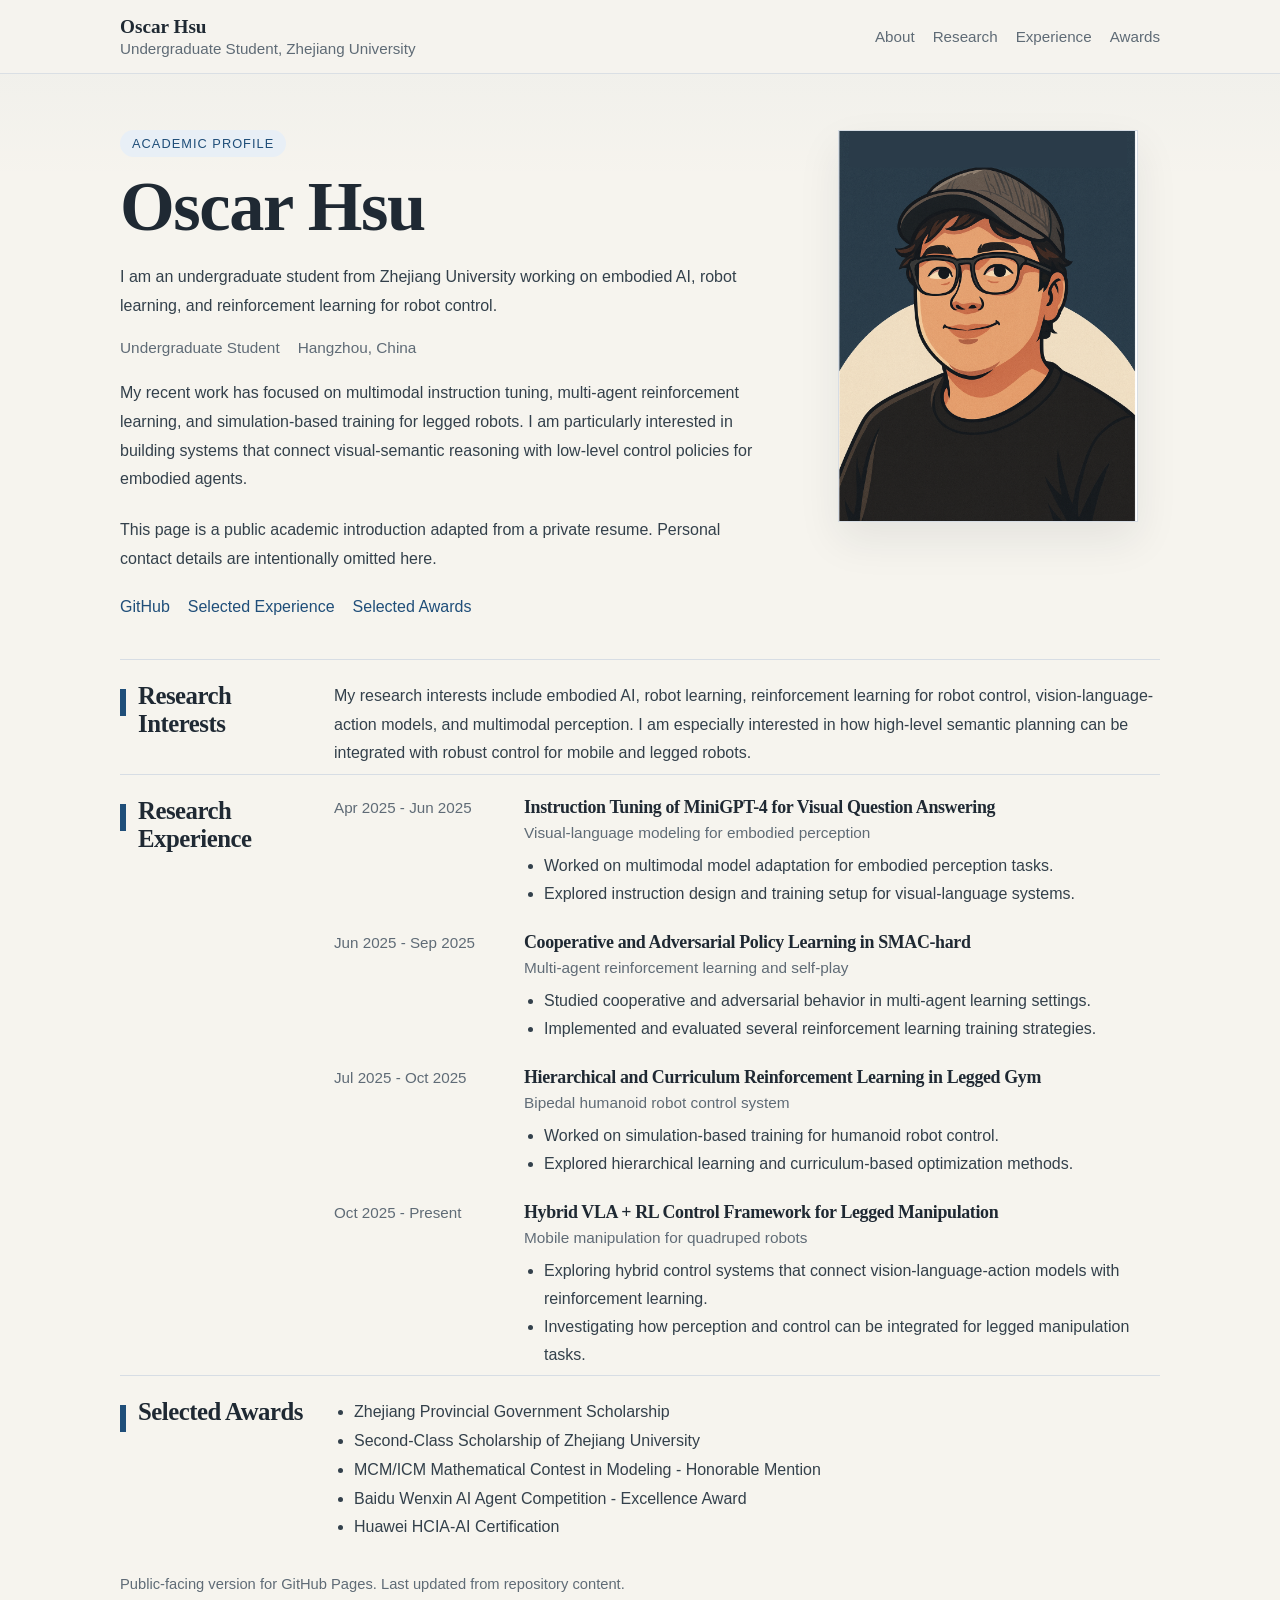
==== commit aa8dc86f: "Remove years from awards" ====
--- a/index.html
+++ b/index.html
@@ -483,11 +483,11 @@
                 <h2 class="section-title">Selected Awards</h2>
                 <div class="section-content">
                     <ul class="award-list">
-                        <li>2023 Zhejiang Provincial Government Scholarship</li>
-                        <li>2023 Second-Class Scholarship of Zhejiang University</li>
-                        <li>2024 MCM/ICM Mathematical Contest in Modeling - Honorable Mention</li>
-                        <li>2024 Baidu Wenxin AI Agent Competition - Excellence Award</li>
-                        <li>2024 Huawei HCIA-AI Certification</li>
+                        <li>Zhejiang Provincial Government Scholarship</li>
+                        <li>Second-Class Scholarship of Zhejiang University</li>
+                        <li>MCM/ICM Mathematical Contest in Modeling - Honorable Mention</li>
+                        <li>Baidu Wenxin AI Agent Competition - Excellence Award</li>
+                        <li>Huawei HCIA-AI Certification</li>
                     </ul>
                 </div>
             </div>
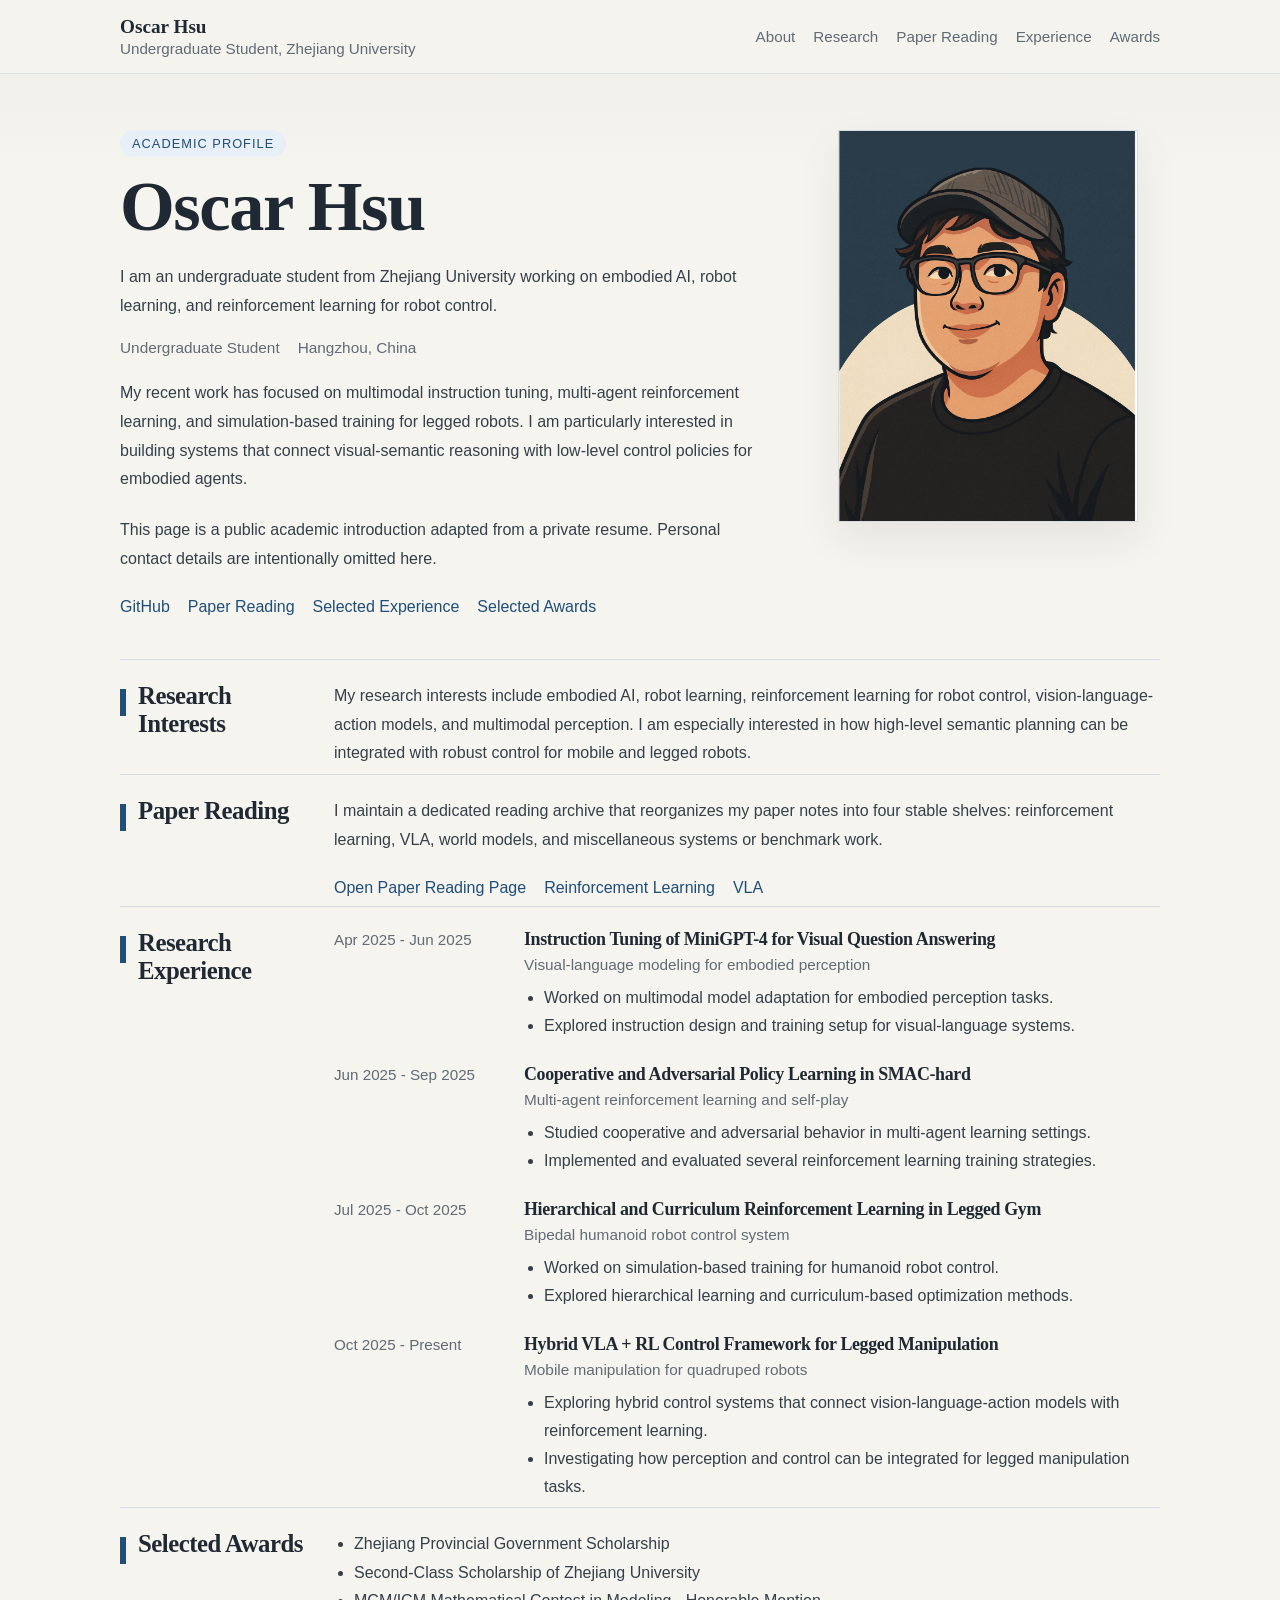
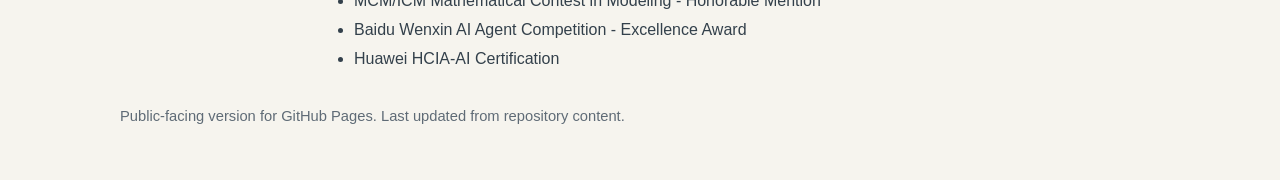
==== commit f49d386a: "Add paper reading library and article archive" ====
--- a/index.html
+++ b/index.html
@@ -362,6 +362,7 @@
             <nav class="nav" aria-label="Primary">
                 <a href="#about">About</a>
                 <a href="#interests">Research</a>
+                <a href="paper-reading.html">Paper Reading</a>
                 <a href="#experience">Experience</a>
                 <a href="#awards">Awards</a>
             </nav>
@@ -393,6 +394,7 @@
                 </p>
                 <div class="link-row">
                     <a href="https://github.com/lemonoscar" target="_blank" rel="noreferrer">GitHub</a>
+                    <a href="paper-reading.html">Paper Reading</a>
                     <a href="#experience">Selected Experience</a>
                     <a href="#awards">Selected Awards</a>
                 </div>
@@ -417,6 +419,24 @@
                         perception. I am especially interested in how high-level semantic planning
                         can be integrated with robust control for mobile and legged robots.
                     </p>
+                </div>
+            </div>
+        </section>
+
+        <section class="section" id="reading">
+            <div class="section-header">
+                <h2 class="section-title">Paper Reading</h2>
+                <div class="section-content">
+                    <p>
+                        I maintain a dedicated reading archive that reorganizes my paper notes into
+                        four stable shelves: reinforcement learning, VLA, world models, and
+                        miscellaneous systems or benchmark work.
+                    </p>
+                    <div class="link-row">
+                        <a href="paper-reading.html">Open Paper Reading Page</a>
+                        <a href="paper-reading-reinforcement-learning.html">Reinforcement Learning</a>
+                        <a href="paper-reading-vla.html">VLA</a>
+                    </div>
                 </div>
             </div>
         </section>
